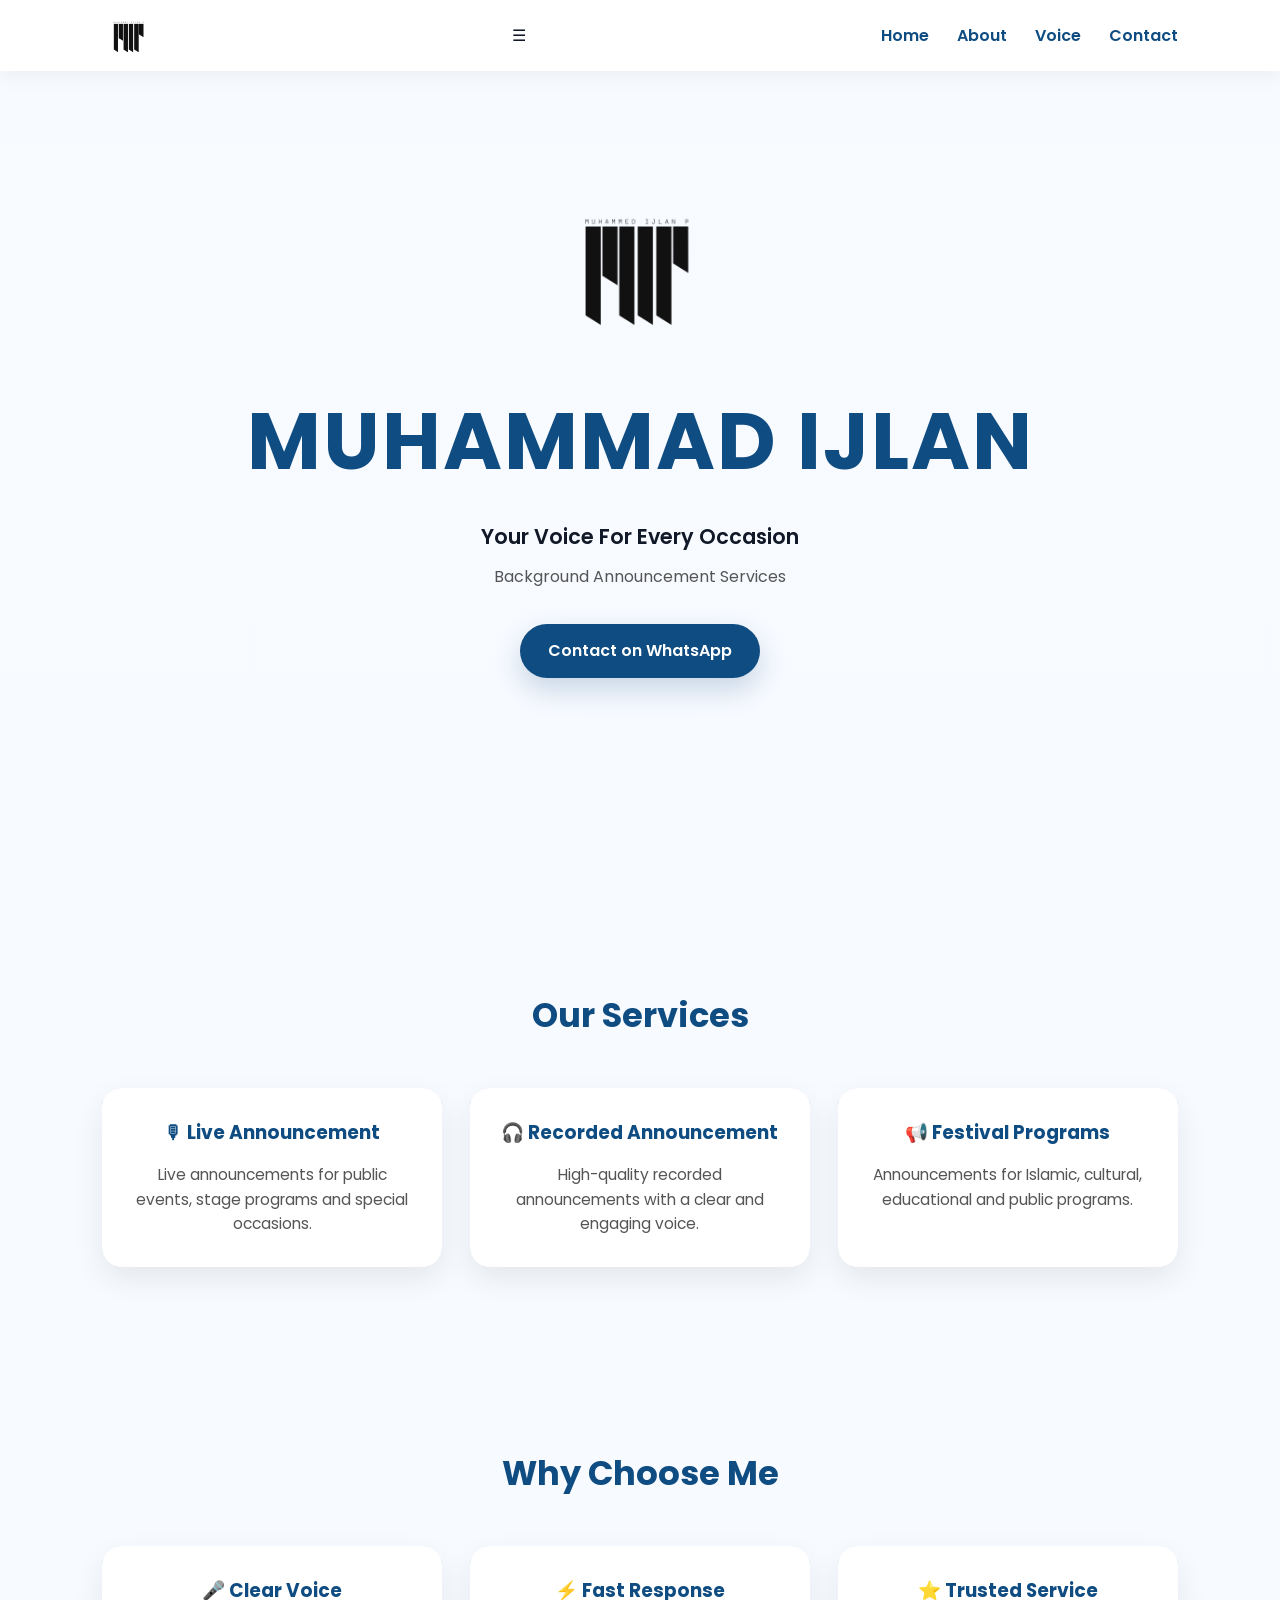
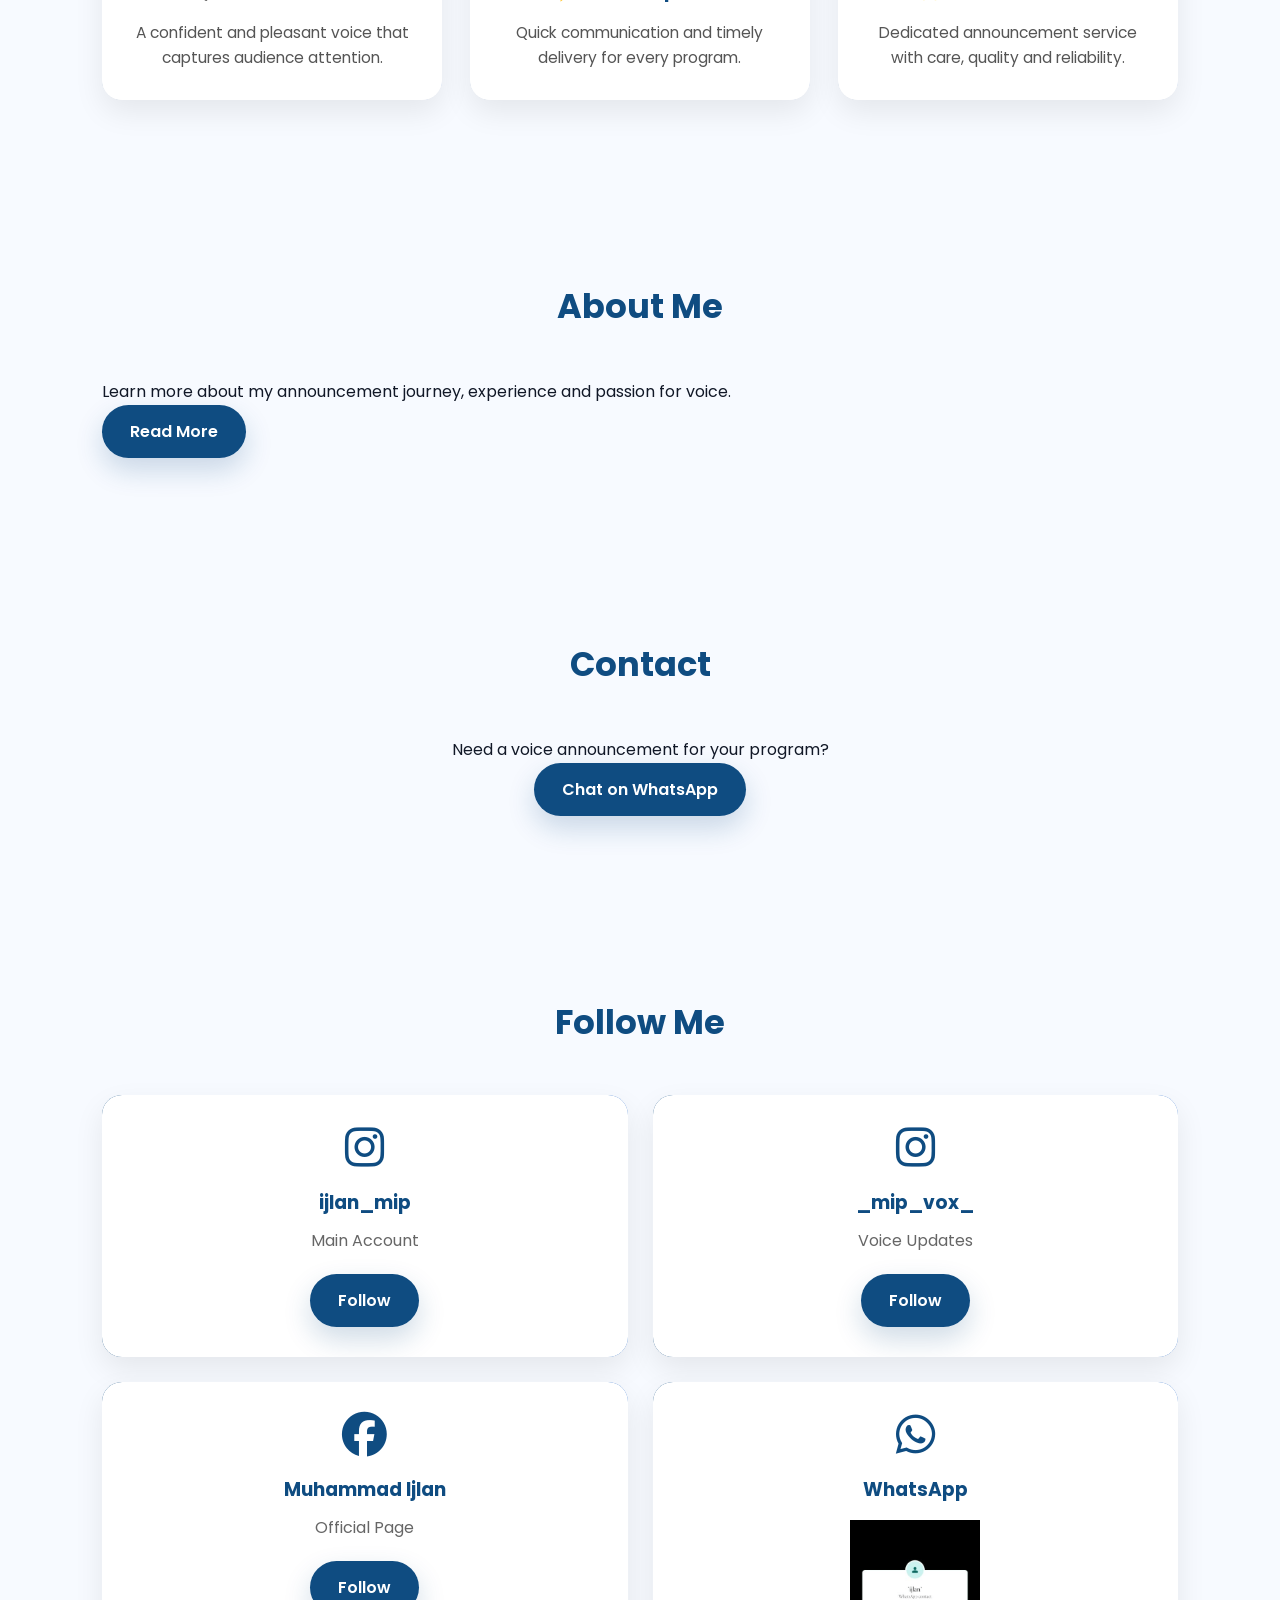
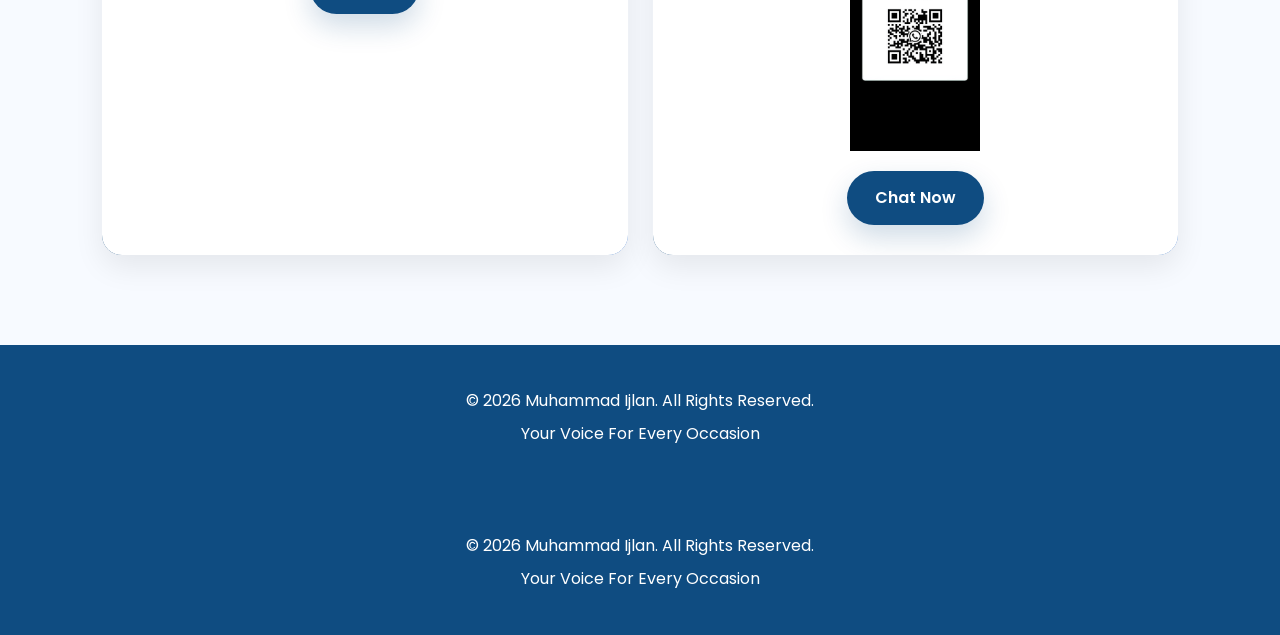
==== index.html @ d45a301b "Update index.html" ====
<!DOCTYPE html>
<html lang="en">

<head>

    <meta charset="UTF-8">
    <meta name="viewport" content="width=device-width, initial-scale=1.0">

    <title>MIP VOX | Voice Announcement Services by Muhammad Ijlan</title>

    <meta name="description"
    content="MIP VOX by Muhammad Ijlan offers professional live, recorded and festival voice announcement services for events, programs and special occasions.">

    <meta name="keywords"
        content="Muhammad Ijlan, Voice Announcement, Live Announcement, Festival Announcement">

    <meta name="author" content="Muhammad Ijlan">

    <!-- Open Graph -->

    <meta property="og:title" content="Muhammad Ijlan | Voice Announcement">

    <meta property="og:description"
        content="Background Announcement Services">

    <meta property="og:image" content="assets/logo.png">

    <meta property="og:type" content="website">

    <!-- Theme -->

    <meta name="theme-color" content="#0F4C81">

    <!-- CSS -->

    <link rel="stylesheet" href="style.css">

    <!-- Manifest -->

    <link rel="manifest" href="manifest.json">

    <!-- Favicon -->

    <link rel="icon" type="image/png" href="assets/logo.png">

    <!-- Google Fonts -->

    <link rel="preconnect" href="https://fonts.googleapis.com">

    <link rel="preconnect" href="https://fonts.gstatic.com" crossorigin>

    <link href="https://fonts.googleapis.com/css2?family=Poppins:wght@300;400;500;600;700&display=swap"
        rel="stylesheet">

    <!-- Font Awesome -->

    <link rel="stylesheet"
        href="https://cdnjs.cloudflare.com/ajax/libs/font-awesome/6.7.2/css/all.min.css">

    <!-- Google Analytics -->

    <script async
        src="https://www.googletagmanager.com/gtag/js?id=G-ZD4SECHHGR"></script>

    <script>
        window.dataLayer = window.dataLayer || [];
        function gtag() {
            dataLayer.push(arguments);
        }
        gtag('js', new Date());
        gtag('config', 'G-ZD4SECHHGR');
    </script>

</head>

<body>

    <!-- PRELOADER -->

    <div id="preloader">
        <img src="assets/logo.png" alt="Muhammad Ijlan Logo">
    </div>

    <!-- INSTALL BUTTON -->

    <button id="installBtn" style="display:none;">
        📲 Install App
    </button>

    <!-- NAVBAR -->

    <nav class="navbar">

    <div class="logo">
        <a href="index.html">
            <img src="assets/logo.png" alt="Muhammad Ijlan Logo">
        </a>
    </div>

    <div class="menu-btn" id="menuBtn">
        ☰
    </div>

    <ul class="nav-links" id="navLinks">
        <li><a href="index.html">Home</a></li>
        <li><a href="about.html">About</a></li>
        <li><a href="voice.html">Voice</a></li>
        <li><a href="#contact">Contact</a></li>
    </ul>

</nav>

    <!-- HERO -->

    <header class="hero">

        <div class="sound-wave">
  <div class="wave-track">
    <span></span><span></span><span></span><span></span><span></span>
    <span></span><span></span><span></span><span></span><span></span>
    <span></span><span></span><span></span><span></span><span></span>
    <span></span><span></span><span></span><span></span><span></span>
    <span></span><span></span><span></span><span></span><span></span>
    <span></span><span></span><span></span><span></span><span></span>
    <span></span><span></span><span></span><span></span><span></span>
    <span></span><span></span><span></span><span></span><span></span>
  </div>
</div>

        <div class="overlay"></div>

        <div class="hero-content">

            <img src="assets/logo.png"
                class="hero-logo"
                alt="Muhammad Ijlan Logo">

            <h1>MUHAMMAD IJLAN</h1>

            <p class="tagline">
                Your Voice For Every Occasion
            </p>

            <p class="subtitle">
                Background Announcement Services
            </p>

            <a href="https://wa.me/919061909294?text=Hello%20Muhammad%20Ijlan,%20I%20would%20like%20to%20know%20more%20about%20your%20voice%20announcement%20service."
                class="whatsapp-btn">
                Contact on WhatsApp
            </a>

        </div>

    </header>
<!-- =========================
     OUR SERVICES
========================= -->

<section class="services">

    <h2>Our Services</h2>

    <div class="cards">

        <div class="card">

            <h3>🎙 Live Announcement</h3>

            <p>
                Live announcements for public events, stage programs and special occasions.
            </p>

        </div>

        <div class="card">

            <h3>🎧 Recorded Announcement</h3>

            <p>
                High-quality recorded announcements with a clear and engaging voice.
            </p>

        </div>

        <div class="card">

            <h3>📢 Festival Programs</h3>

            <p>
                Announcements for Islamic, cultural, educational and public programs.
            </p>

        </div>

    </div>

</section>

<!-- =========================
     WHY CHOOSE ME
========================= -->

<section class="why-choose">

    <h2>Why Choose Me</h2>

    <div class="cards">

        <div class="card">

            <h3>🎤 Clear Voice</h3>

            <p>
                A confident and pleasant voice that captures audience attention.
            </p>

        </div>

        <div class="card">

            <h3>⚡ Fast Response</h3>

            <p>
                Quick communication and timely delivery for every program.
            </p>

        </div>

        <div class="card">

            <h3>⭐ Trusted Service</h3>

            <p>
                Dedicated announcement service with care, quality and reliability.
            </p>

        </div>

    </div>

</section>

<!-- =========================
     ABOUT
========================= -->

<section class="about">

    <h2>About Me</h2>

    <p>
        Learn more about my announcement journey, experience and passion for voice.
    </p>

    <a href="about.html" class="about-btn">
        Read More
    </a>

</section>

<!-- =========================
     CONTACT
========================= -->

<section class="contact" id="contact">

    <h2>Contact</h2>

    <p>
        Need a voice announcement for your program?
    </p>

    <a href="https://wa.me/919061909294?text=Hello%20Muhammad%20Ijlan,%20I%20would%20like%20to%20know%20more%20about%20your%20voice%20announcement%20service."
        class="whatsapp-btn">

        Chat on WhatsApp

    </a>

</section>
<!-- =========================
     FOLLOW ME
========================= -->

<section class="social">

    <h2>Follow Me</h2>

    <div class="social-grid">

        <!-- Instagram -->

        <div class="social-card">

            <i class="fab fa-instagram social-icon"></i>

            <h3>ijlan_mip</h3>

            <p>Main Account</p>

            <a href="https://www.instagram.com/ijlan_mip?igsh=MTd6b3BtejBxNWo3dQ=="
                target="_blank"
                class="social-btn">

                Follow

            </a>

        </div>

        <!-- Voice Instagram -->

        <div class="social-card">

            <i class="fab fa-instagram social-icon"></i>

            <h3>_mip_vox_</h3>

            <p>Voice Updates</p>

            <a href="https://www.instagram.com/_mip_vox_?igsh=MWlkc2pxcWkyY2Zhcw=="
                target="_blank"
                class="social-btn">

                Follow

            </a>

        </div>

        <!-- Facebook -->

        <div class="social-card">

            <i class="fab fa-facebook social-icon"></i>

            <h3>Muhammad Ijlan</h3>

            <p>Official Page</p>

            <a href="https://www.facebook.com/share/1GCZqGBgD7/"
                target="_blank"
                class="social-btn">

                Follow

            </a>

        </div>

        <!-- WhatsApp -->

        <div class="social-card">

            <i class="fab fa-whatsapp social-icon"></i>

            <h3>WhatsApp</h3>

            <img src="assets/whatsapp-qr.png"
                alt="WhatsApp QR"
                class="qr-image">

            <a href="https://wa.me/917907815894"
                target="_blank"
                class="social-btn">

                Chat Now

            </a>

        </div>

    </div>

</section>

<!-- =========================
     FOOTER
========================= -->

<footer class="footer">

    <p>
        © 2026 Muhammad Ijlan. All Rights Reserved.
    </p>

    <p>
        Your Voice For Every Occasion
    </p>

</footer>

<script src="script.js"></script>
<footer class="footer">

    <p>
        © 2026 Muhammad Ijlan. All Rights Reserved.
    </p>

    <p>
        Your Voice For Every Occasion
    </p>

</footer>

<script src="script.js"></script>

</body>

</html>
---- style.css ----
/* =========================================
   MUHAMMAD IJLAN
   FINAL LAUNCH READY STYLE.CSS
   PART 1
========================================= */

/* RESET */

*{
    margin:0;
    padding:0;
    box-sizing:border-box;
}

html{
    scroll-behavior:smooth;
}

body{
    font-family:'Poppins',sans-serif;
    background:#F7FAFF;
    color:#111827;
    overflow-x:hidden;
    line-height:1.6;
}

/* LINKS */

a{
    text-decoration:none;
    color:inherit;
}

img{
    max-width:100%;
    display:block;
}

/* PRELOADER */

#preloader{

    position:fixed;

    inset:0;

    background:#F7FAFF;

    display:flex;

    justify-content:center;

    align-items:center;

    z-index:9999;

    transition:.6s;

}

#preloader img{

    width:120px;

    animation:logoPulse 1.4s ease infinite;

}

@keyframes logoPulse{

    0%{
        transform:scale(.92);
        opacity:.8;
    }

    50%{
        transform:scale(1);
        opacity:1;
    }

    100%{
        transform:scale(.92);
        opacity:.8;
    }

}

/* INSTALL BUTTON */

#installBtn{

    position:fixed;

    right:20px;

    bottom:20px;

    z-index:900;

    background:#0F4C81;

    color:#fff;

    border:none;

    padding:14px 22px;

    border-radius:50px;

    cursor:pointer;

    font-weight:600;

    box-shadow:0 12px 30px rgba(15,76,129,.25);

    transition:.35s;

}

#installBtn:hover{

    transform:translateY(-3px);

}

/* NAVBAR */

.navbar{

    position:sticky;

    top:0;

    z-index:999;

    background:#ffffffee;

    backdrop-filter:blur(14px);

    display:flex;

    justify-content:space-between;

    align-items:center;

    padding:8px 8%;

    box-shadow:0 5px 20px rgba(0,0,0,.05);

}

.logo img{

    width:55px;

}

.nav-links{

    display:flex;

    gap:28px;

    list-style:none;

}

.nav-links a{

    font-weight:600;

    color:#0F4C81;

    transition:.3s;

}

.nav-links a:hover{

    color:#2563EB;

}

/* HERO */

.hero{

    position:relative;

    overflow:hidden;

    min-height:92vh;

    display:flex;

    justify-content:center;

    align-items:center;

    text-align:center;

    padding:40px 20px 80px;

    background:#F7FAFF;

}

.overlay{

    position:absolute;

    inset:0;

    background:linear-gradient(to bottom,
    rgba(255,255,255,.05),
    rgba(247,250,255,.6));

}

.hero-content{

    position:relative;
    z-index:5;
    max-width:900px;

    display:flex;
    flex-direction:column;
    align-items:center;

    margin-top:-80px;

    animation:heroFade 1s ease;

}

}

@keyframes heroFade{

    from{

        opacity:0;

        transform:translateY(35px);

    }

    to{

        opacity:1;

        transform:none;

    }

}

/* HERO LOGO */

.hero-logo{

    width:190px;

    margin:0 auto 15px;

}
/* HERO TITLE */

.hero h1{

    position:relative;

    display:inline-block;

    font-size:clamp(2.8rem,7vw,5rem);

    color:#0F4C81;

    font-weight:700;

    letter-spacing:2px;

    margin-bottom:15px;

    overflow:hidden;

}

/* Shine Animation */

.hero h1::after{

    content:"";

    position:absolute;

    top:0;

    left:-80%;

    width:50%;

    height:100%;

    background:linear-gradient(
        120deg,
        transparent,
        rgba(255,255,255,.85),
        transparent
    );

    animation:shine 4s linear infinite;

}

@keyframes shine{

    100%{

        left:140%;

    }

}

.tagline{

    font-size:1.3rem;

    font-weight:600;

    color:#111827;

    margin-bottom:10px;

}

.subtitle{

    font-size:1rem;

    color:#555;

    margin-bottom:35px;

}


/* BUTTONS */

.whatsapp-btn,
.about-btn,
.social-btn,
.contact-btn{

    display:inline-block;

    background:#0F4C81;

    color:#fff;

    padding:14px 28px;

    border-radius:50px;

    font-weight:600;

    transition:.35s;

    box-shadow:0 12px 28px rgba(15,76,129,.20);

}

.whatsapp-btn:hover,
.about-btn:hover,
.social-btn:hover,
.contact-btn:hover{

    background:#2563EB;

    transform:translateY(-4px);

}

/* COMMON SECTION */

section{

    padding:90px 8%;

}

section h2{

    text-align:center;

    color:#0F4C81;

    font-size:2.1rem;

    margin-bottom:45px;

}

/* CARDS */

.cards{

    display:grid;

    grid-template-columns:repeat(auto-fit,minmax(260px,1fr));

    gap:28px;

}

.card{

    position:relative;

    background:#fff;

    padding:30px;

    border-radius:20px;

    text-align:center;

    overflow:hidden;

    box-shadow:0 12px 30px rgba(0,0,0,.08);

}
.card::before{

    content:"";

    position:absolute;

    inset:0;

    padding:2px;

    border-radius:20px;

    background:linear-gradient(
        90deg,
        #0F4C81,
        #3B82F6,
        #60A5FA,
        #0F4C81
    );

    background-size:300% 300%;

    animation:borderMove 4s linear infinite;

    -webkit-mask:
        linear-gradient(#fff 0 0) content-box,
        linear-gradient(#fff 0 0);

    -webkit-mask-composite:xor;

    mask-composite:exclude;

    pointer-events:none;

}
.card::before{

    content:"";

    position:absolute;

    inset:-2px;

    border-radius:20px;

    background:linear-gradient(
        90deg,
        #0F4C81,
        #3B82F6,
        #0F4C81
    );

    background-size:300%;

    animation:borderMove 4s linear infinite;

    z-index:-1;

}

@keyframes borderMove{

    0%{
        background-position:0% 50%;
    }

    100%{
        background-position:300% 50%;
    }

}

.card h3{

    color:#0F4C81;

    margin-bottom:15px;

}

.card p{

    color:#555;

    font-size:.97rem;

}
/* =========================================
   FOLLOW ME
========================================= */

.social-grid{

    display:grid;

    grid-template-columns:repeat(2,1fr);

    gap:25px;

}

.social-card{

    position:relative;

    background:#fff;

    border-radius:20px;

    padding:30px;

    text-align:center;

    overflow:hidden;

    box-shadow:0 12px 30px rgba(0,0,0,.08);

}

.social-card::before{

    content:"";

    position:absolute;

    inset:-2px;

    border-radius:20px;

    background:linear-gradient(
        90deg,
        #0F4C81,
        #3B82F6,
        #0F4C81
    );

    background-size:300%;

    animation:borderMove 4s linear infinite;

    z-index:-1;

}

.social-icon{

    font-size:45px;

    color:#0F4C81;

    margin-bottom:18px;

}

.social-card h3{

    color:#0F4C81;

    margin-bottom:10px;

}

.social-card p{

    color:#666;

    margin-bottom:20px;

}

.qr-image{

    width:130px;

    margin:15px auto 20px;

}

/* CONTACT */

.contact{

    text-align:center;

}

.contact-buttons{

    display:flex;

    justify-content:center;

    gap:20px;

    flex-wrap:wrap;

    margin-top:30px;

}

/* FOOTER */

.footer{

    background:#0F4C81;

    color:#fff;

    text-align:center;

    padding:35px 20px;

}

.footer p{

    margin:8px 0;

}

/* RESPONSIVE */

@media(max-width:768px){

    .navbar{

        

    .hero{

        min-height:88vh;

        padding:90px 20px;

    }
.logo{

    margin-right:auto;

}
    .hero-logo{

        width:90px;

    }

    .hero h1{

        font-size:2.5rem;

        line-height:1.15;

    }

    .tagline{

        font-size:1.05rem;

    }

    .subtitle{

        font-size:.95rem;

    }

    .social-grid{

        grid-template-columns:1fr 1fr;

        gap:18px;

    }

    section{

        padding:70px 20px;

    }

}

@media(max-width:520px){

    .social-grid{

        grid-template-columns:1fr;

    }

}
.menu-btn{

    display:none;

    font-size:30px;

    cursor:pointer;

    color:#0F4C81;

    margin-left:auto;


}

@media(max-width:768px){

    .navbar{

    display:flex;

    justify-content:space-between;

    align-items:center;

    flex-direction:row;

}

    .menu-btn{

        display:block;

    }

    .nav-links{

        position:absolute;

        top:70px;

        left:0;

        width:100%;

        background:#fff;

        display:none;

        flex-direction:column;

        text-align:center;

        padding:20px 0;

        box-shadow:0 10px 25px rgba(0,0,0,.1);

    }

    .nav-links.active{

        display:flex;

    }

}
.sound-wave{

    position:absolute;

    left:0;

    bottom:0;

    width:100%;

    height:110px;

    overflow:hidden;

    opacity:.35;

    pointer-events:none;

}

.wave-track{

    width:100%;

    height:100%;

    display:flex;

    justify-content:space-evenly;

    align-items:flex-end;

}

.wave-track span{

    width:3px;

    background:#2563EB;

    border-radius:50px;

    animation:waveBars 1.6s ease-in-out infinite;

}

.wave-track span:nth-child(odd){

    animation-delay:.3s;

}

.wave-track span:nth-child(even){

    animation-delay:.7s;

}

@keyframes waveBars{

    0%{

        height:12px;

    }

    25%{

        height:35px;

    }

    50%{

        height:70px;

    }

    75%{

        height:35px;

    }

    100%{

        height:12px;

    }

}
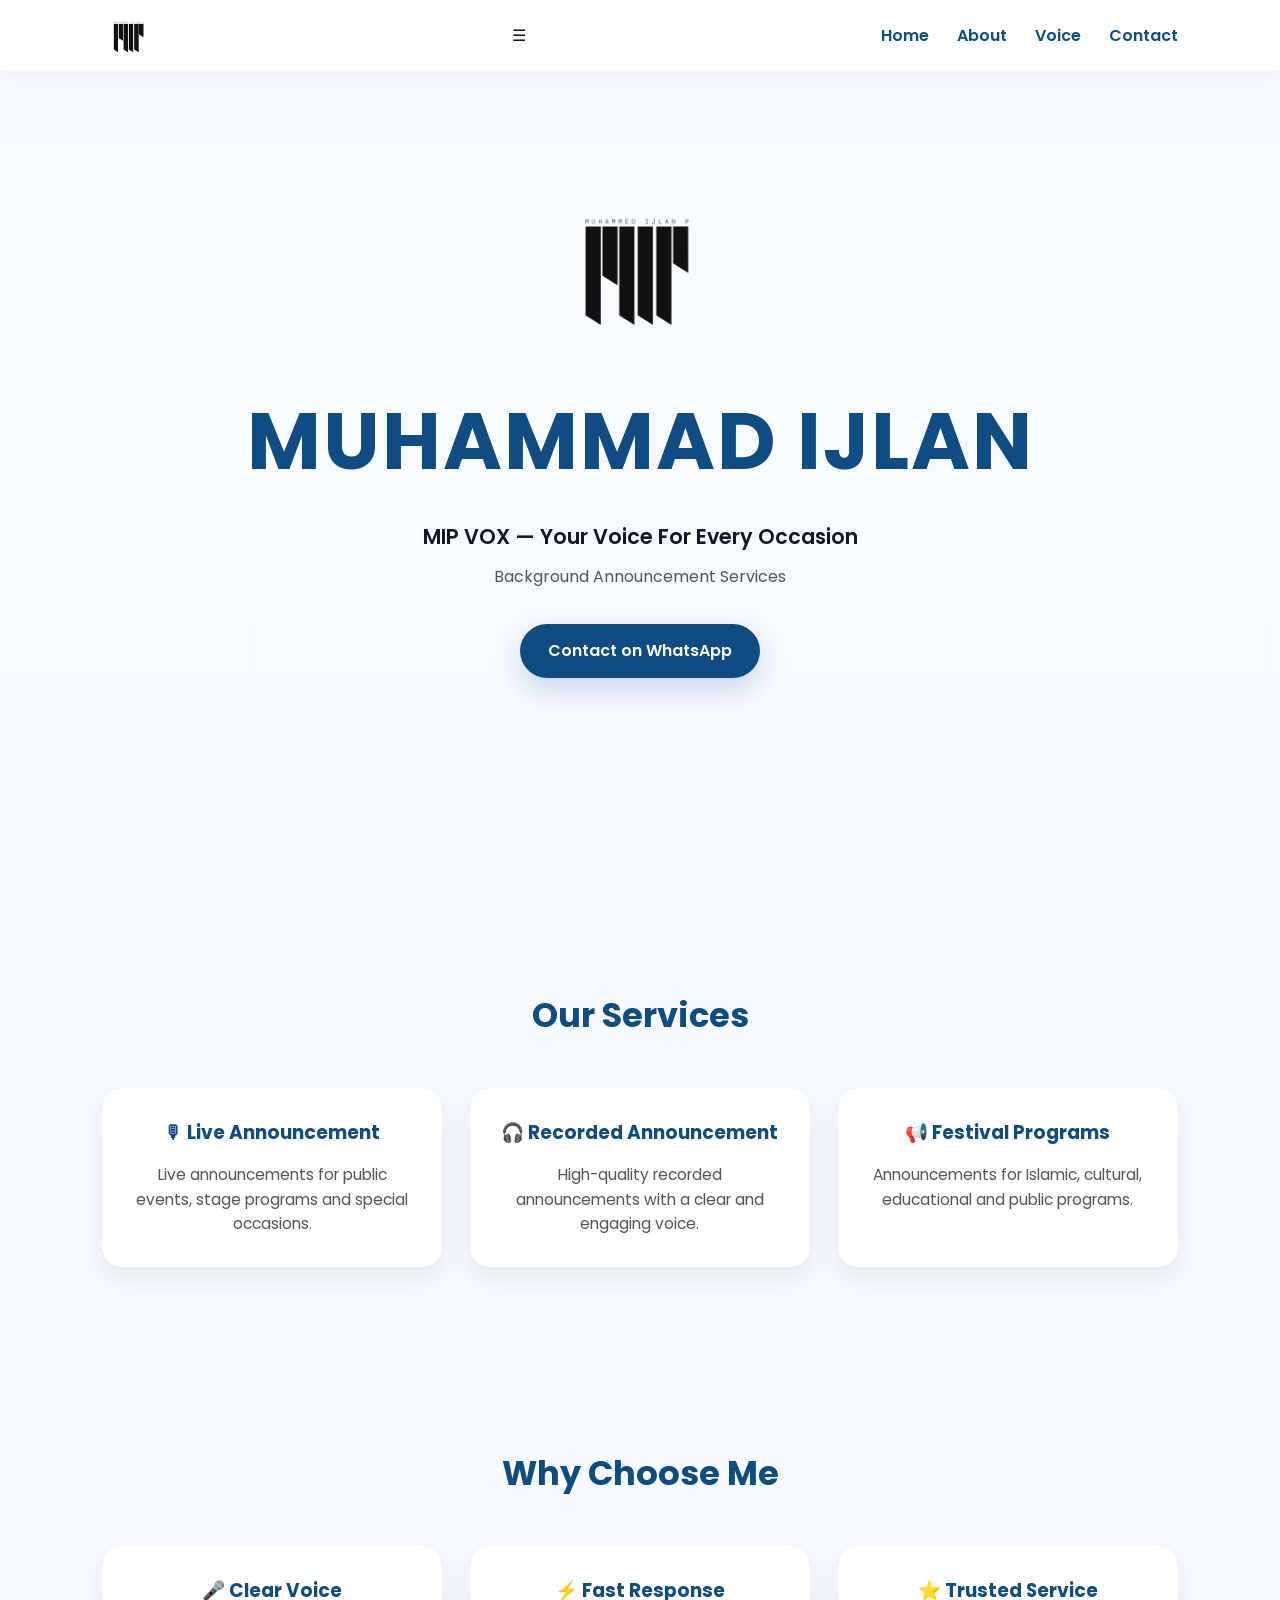
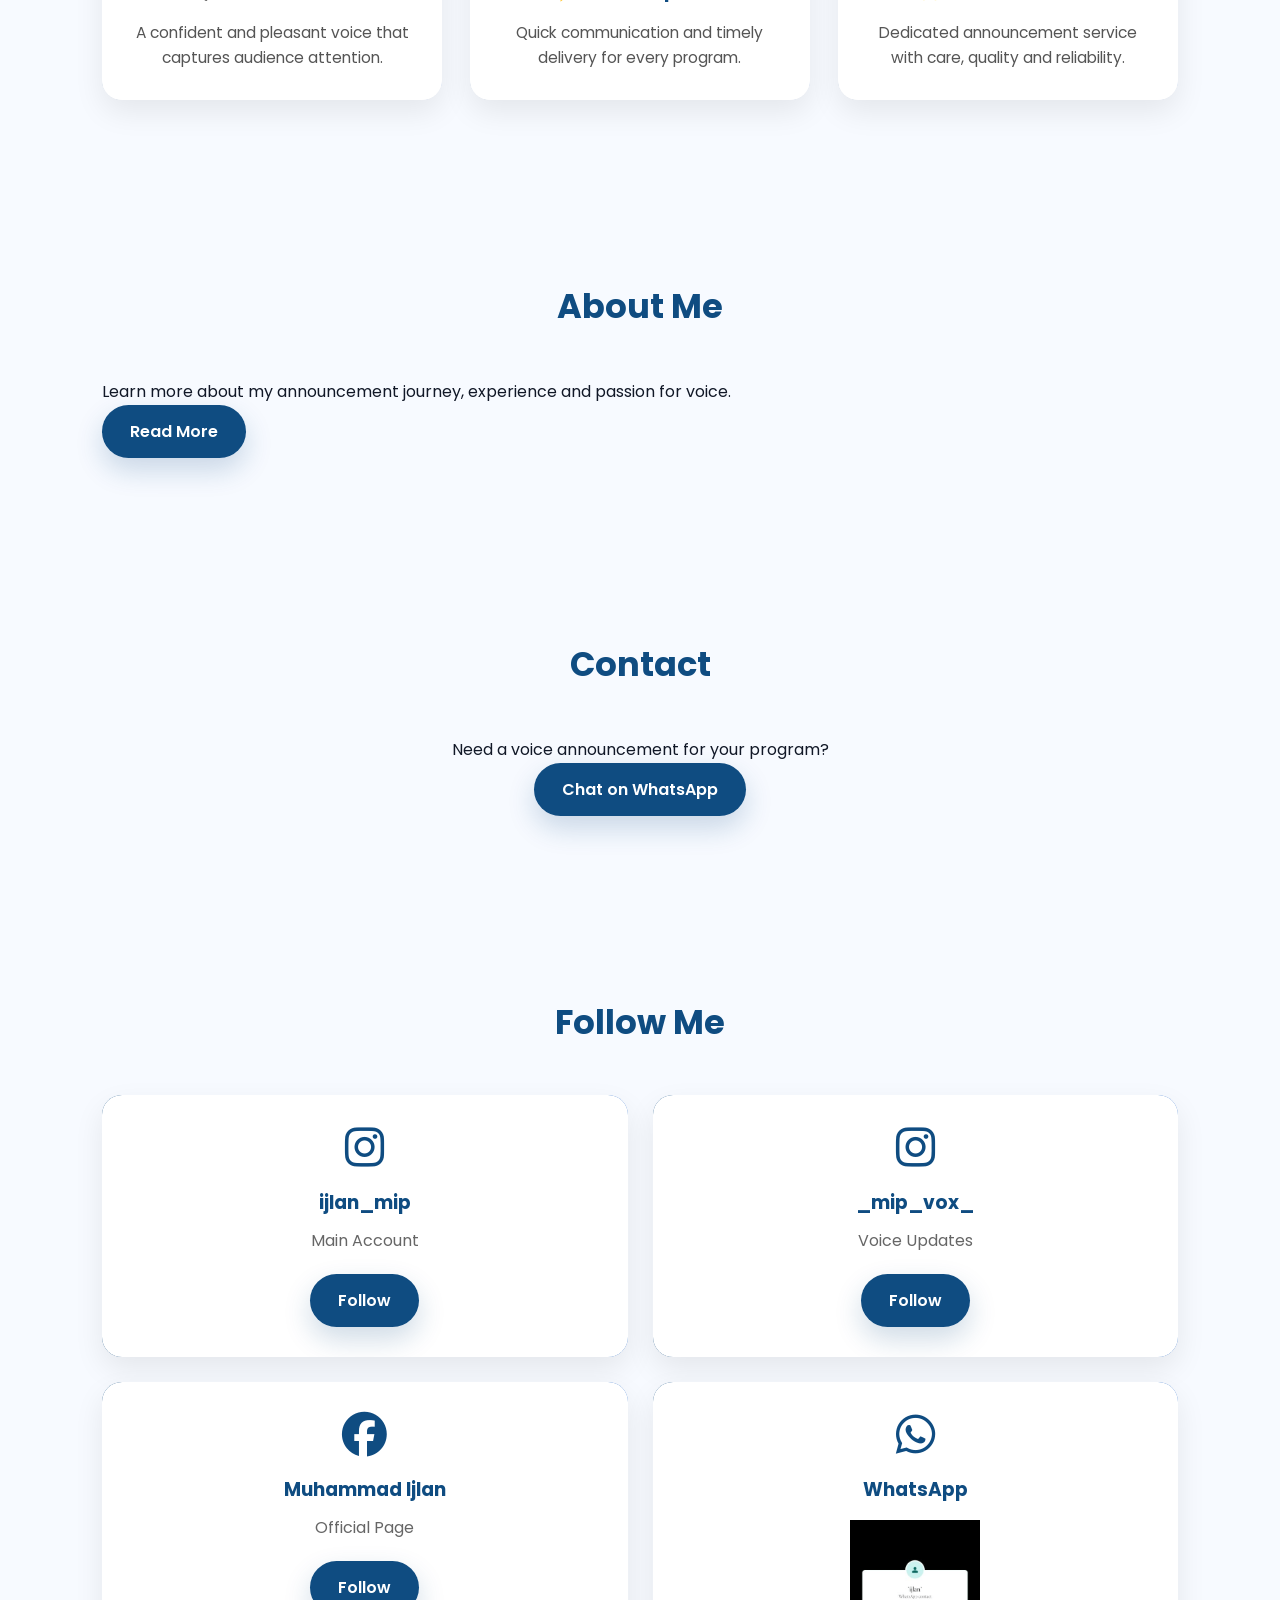
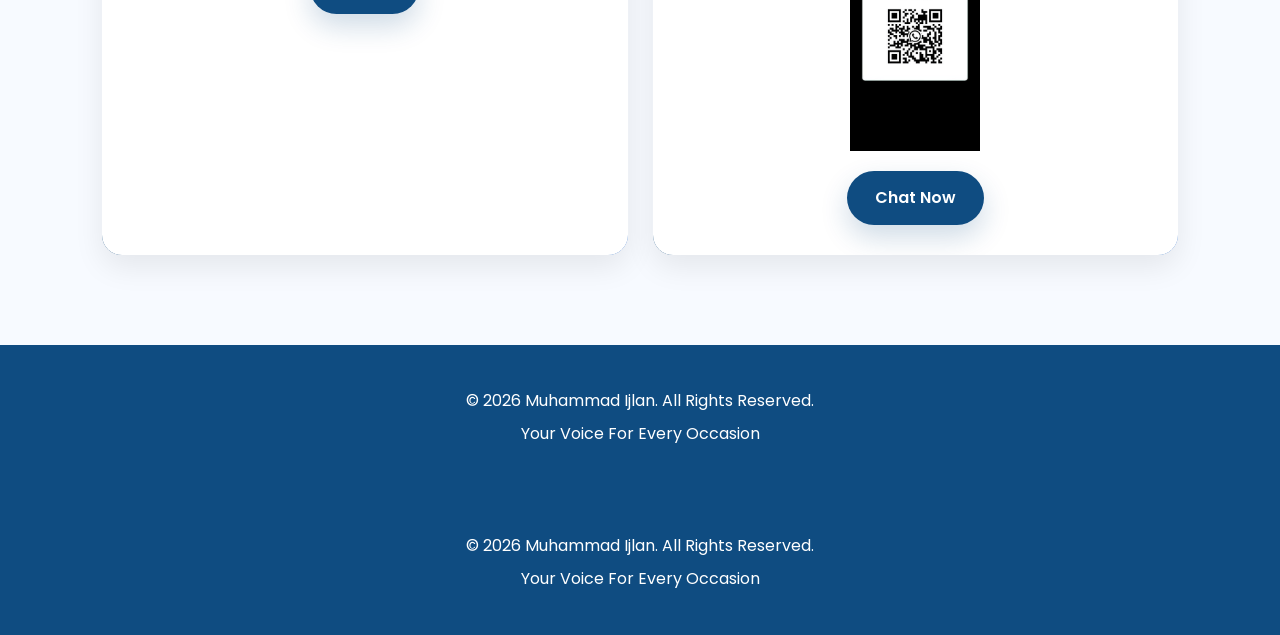
==== commit d9ad7f11: "Update index.html" ====
--- a/index.html
+++ b/index.html
@@ -10,11 +10,15 @@
 
     <meta name="description"
     content="MIP VOX by Muhammad Ijlan offers professional live, recorded and festival voice announcement services for events, programs and special occasions.">
+<meta name="robots" content="index, follow">
+
+<link rel="canonical" href="https://mip-vox.netlify.app/">
 
     <meta name="keywords"
         content="Muhammad Ijlan, Voice Announcement, Live Announcement, Festival Announcement">
 
     <meta name="author" content="Muhammad Ijlan">
+<meta name="application-name" content="MIP VOX">
 
     <!-- Open Graph -->
 
@@ -138,8 +142,8 @@
             <h1>MUHAMMAD IJLAN</h1>
 
             <p class="tagline">
-                Your Voice For Every Occasion
-            </p>
+    MIP VOX — Your Voice For Every Occasion
+</p>
 
             <p class="subtitle">
                 Background Announcement Services
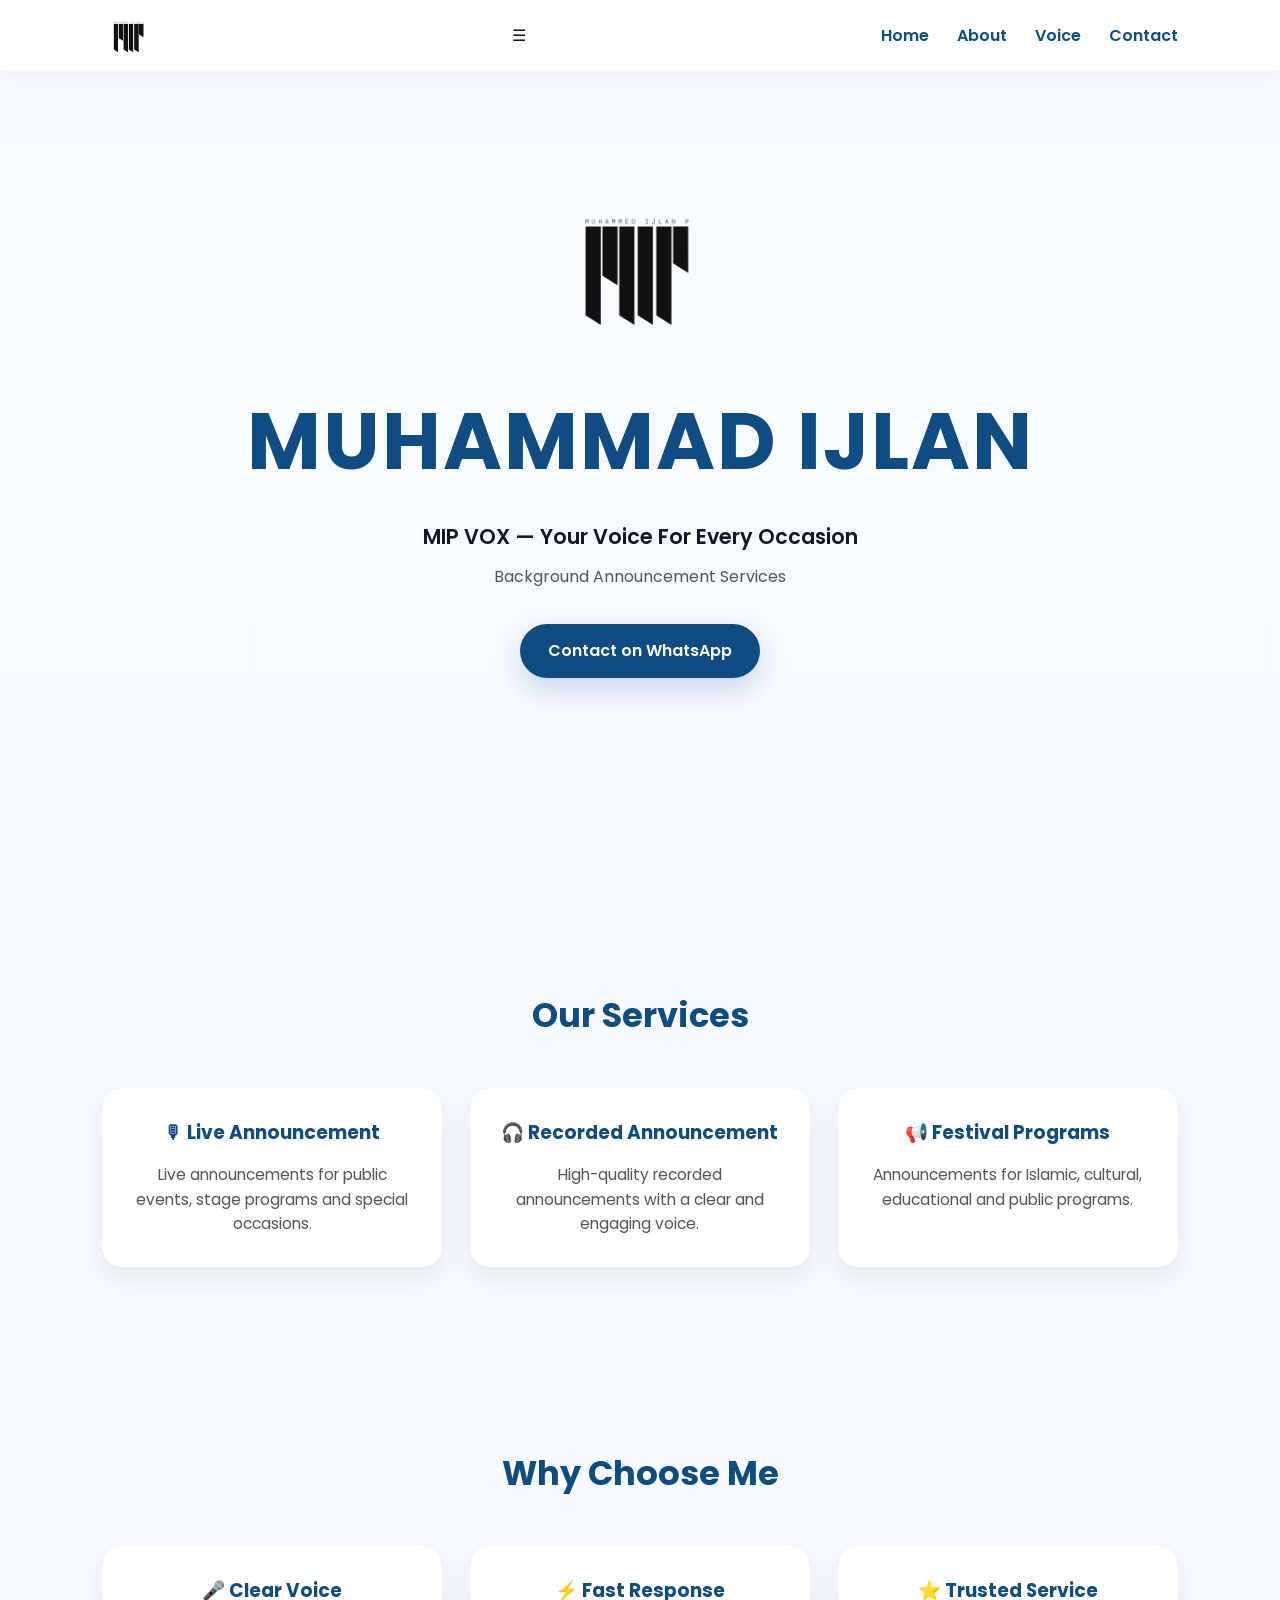
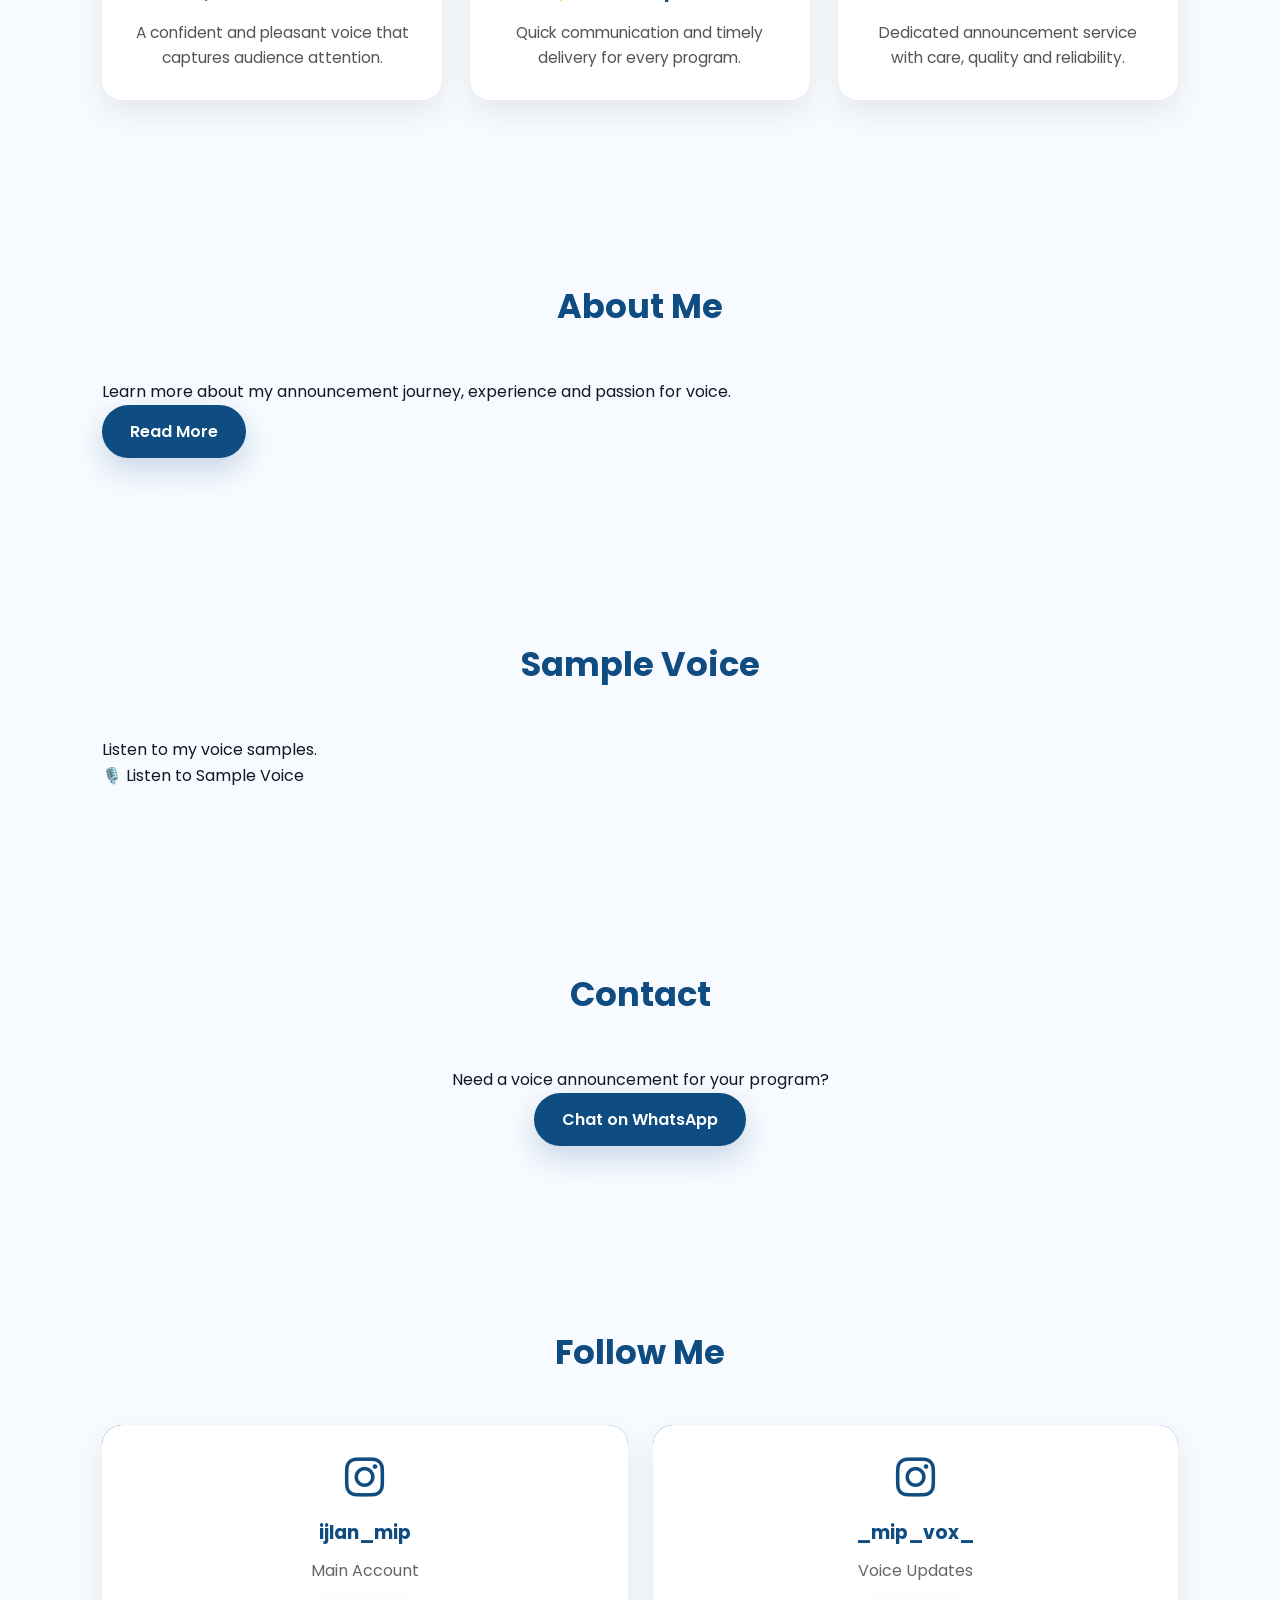
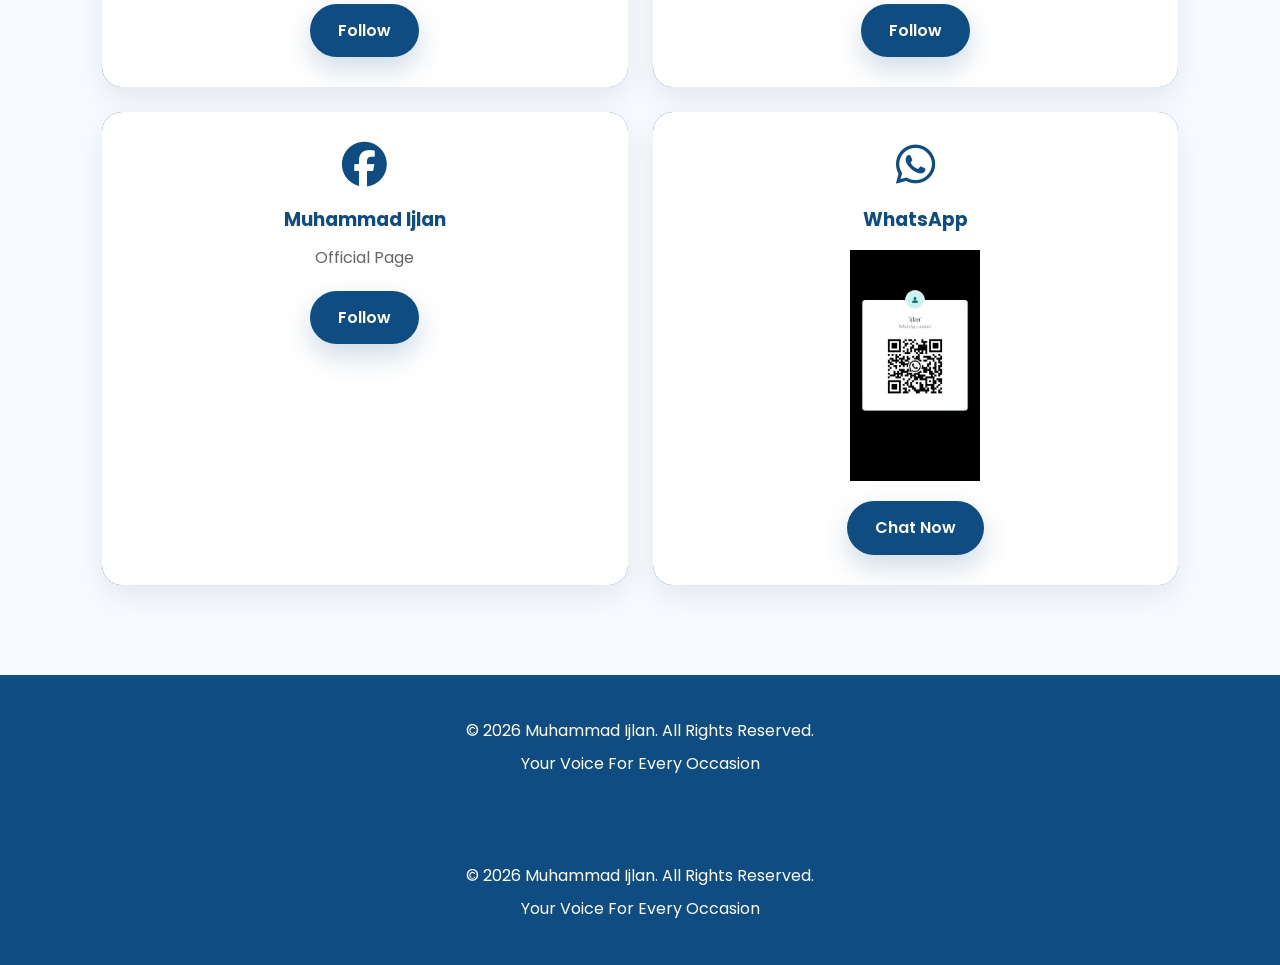
==== commit 30c3e547: "Update index.html" ====
--- a/index.html
+++ b/index.html
@@ -262,6 +262,23 @@
     </a>
 
 </section>
+<!-- =========================
+     SAMPLE VOICE
+========================= -->
+
+<section class="sample-voice">
+
+    <h2>Sample Voice</h2>
+
+    <p>
+        Listen to my voice samples.
+    </p>
+
+    <a href="audio.html" class="sample-voice-btn">
+        🎙️ Listen to Sample Voice
+    </a>
+
+</section>
 
 <!-- =========================
      CONTACT
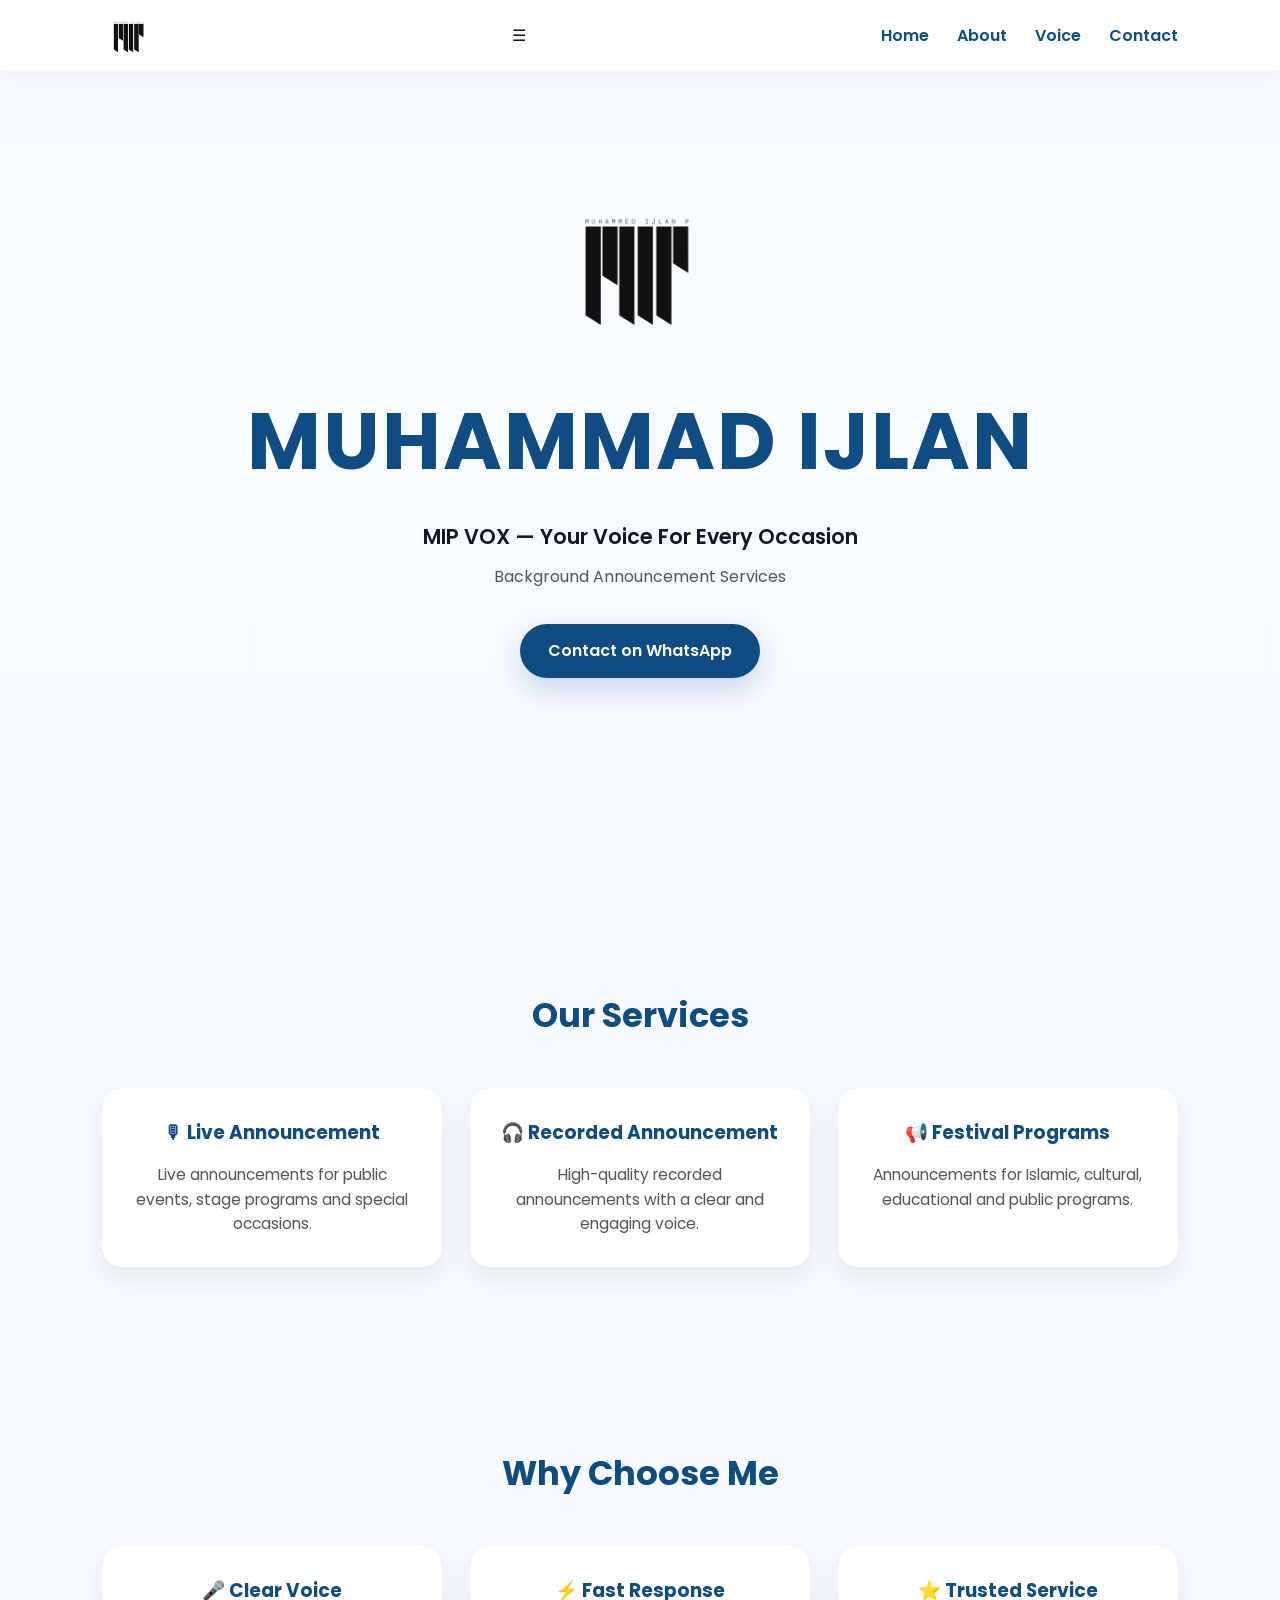
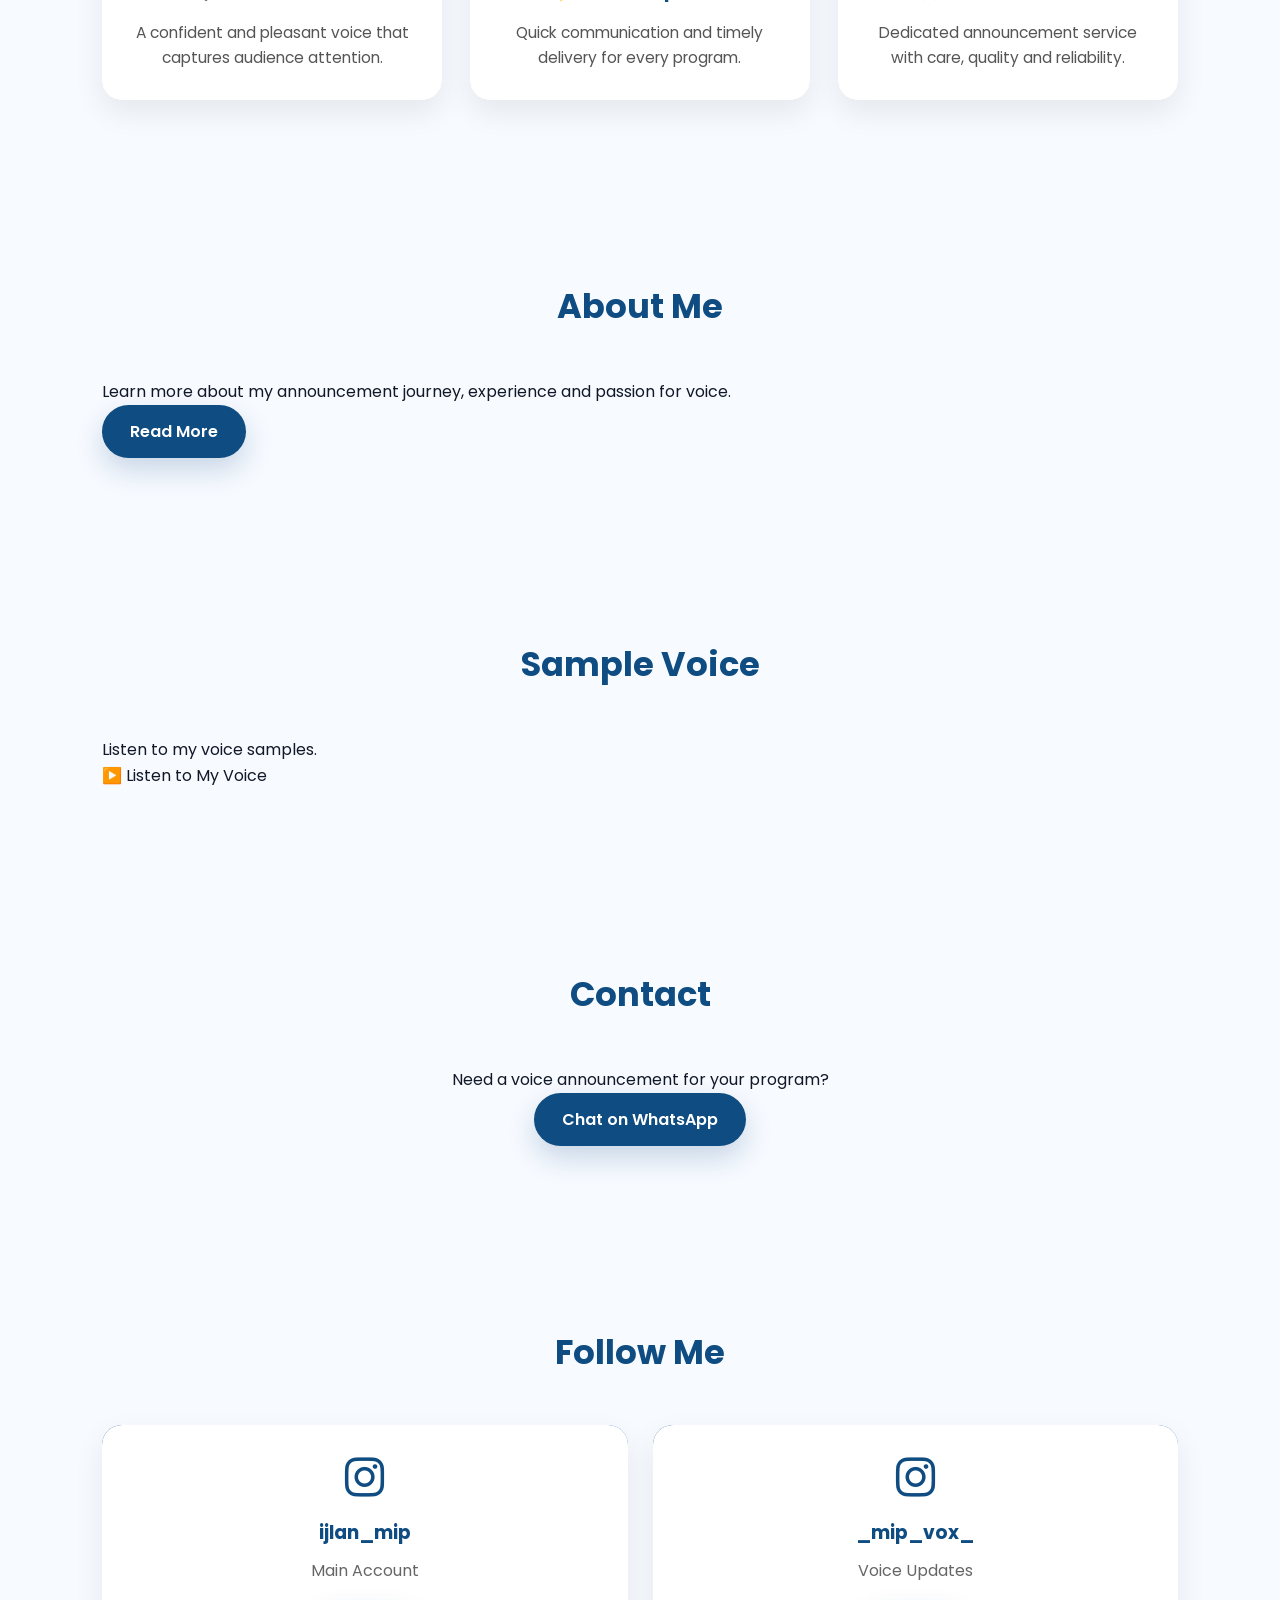
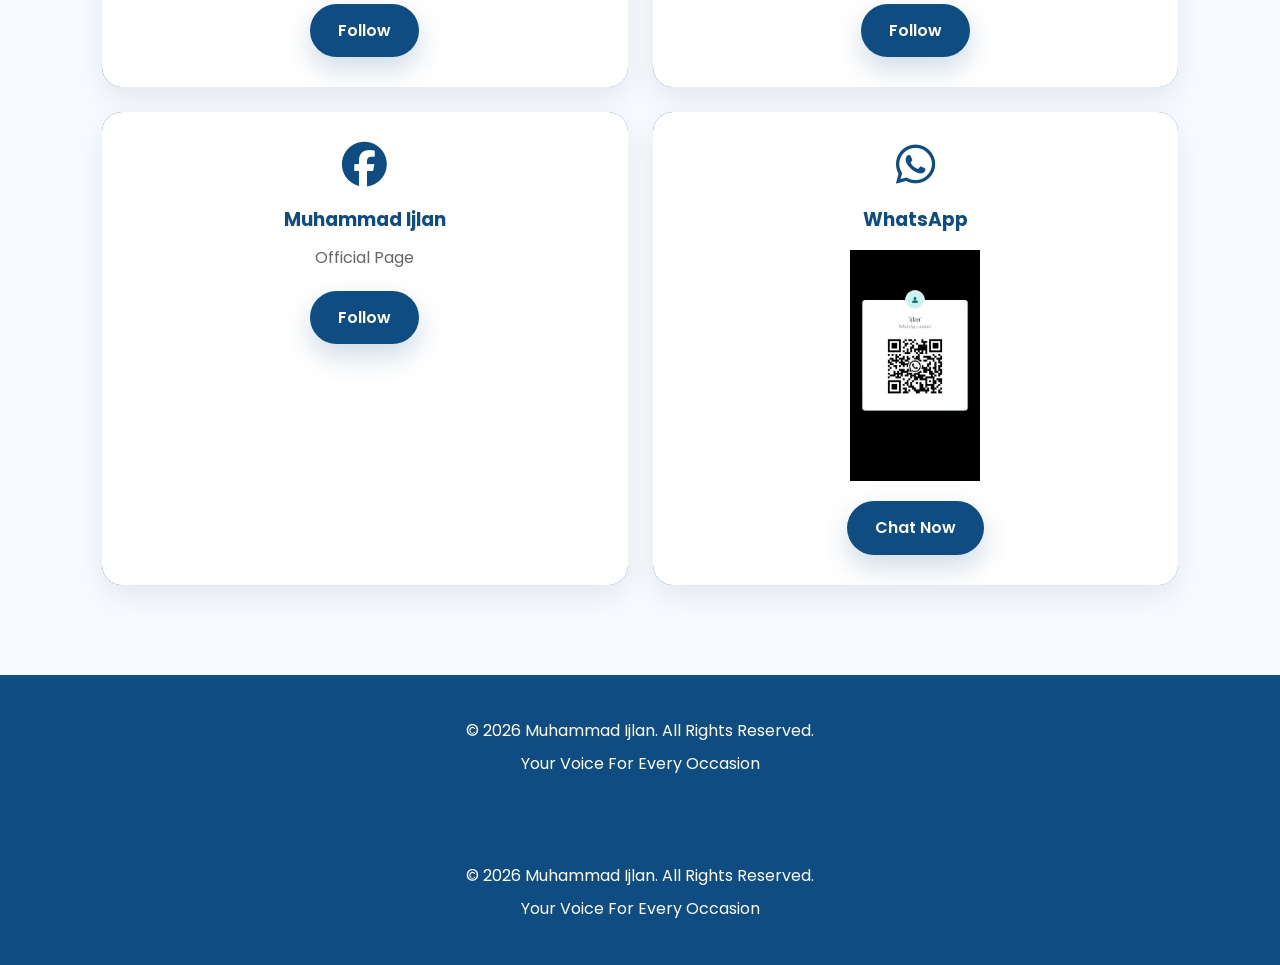
==== commit 1abd9685: "Update index.html" ====
--- a/index.html
+++ b/index.html
@@ -274,8 +274,8 @@
         Listen to my voice samples.
     </p>
 
-    <a href="audio.html" class="sample-voice-btn">
-        🎙️ Listen to Sample Voice
+    <a href="voice.html" class="sample-voice-btn">
+        ▶️ Listen to My Voice
     </a>
 
 </section>
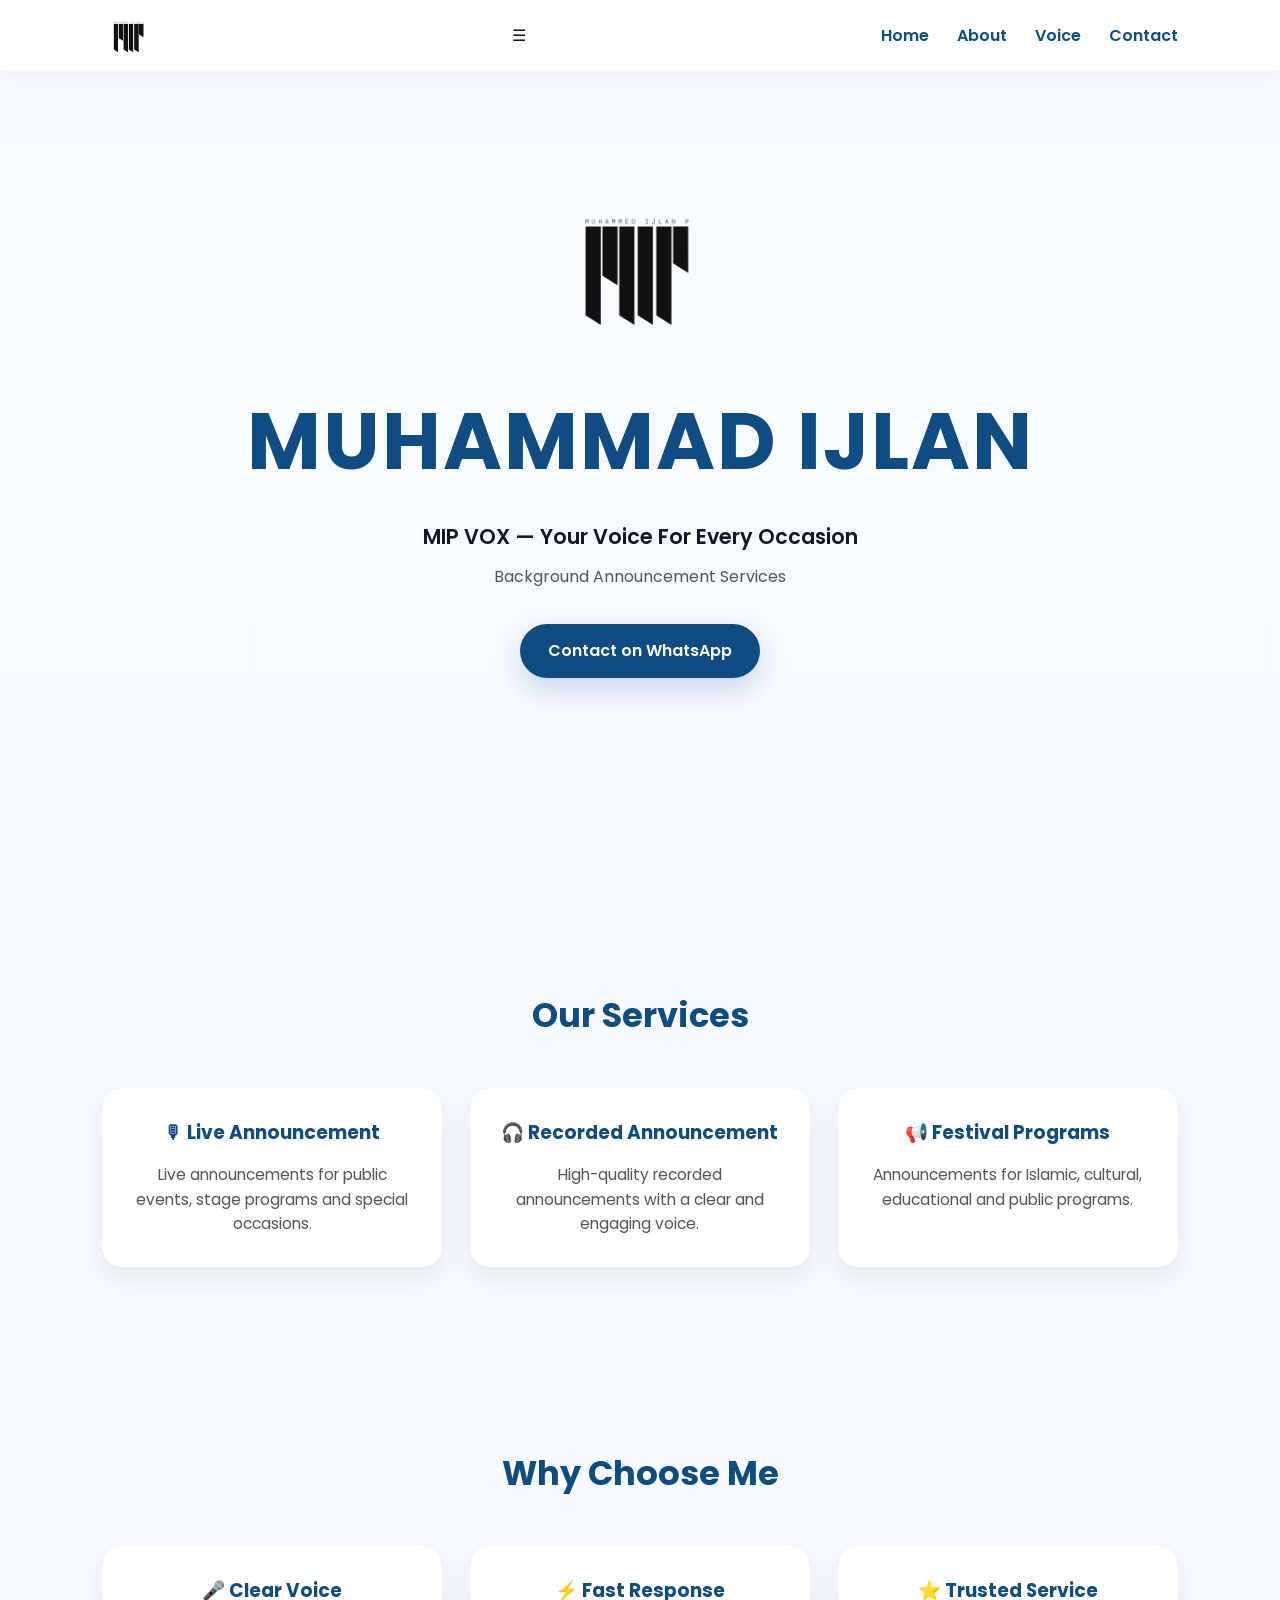
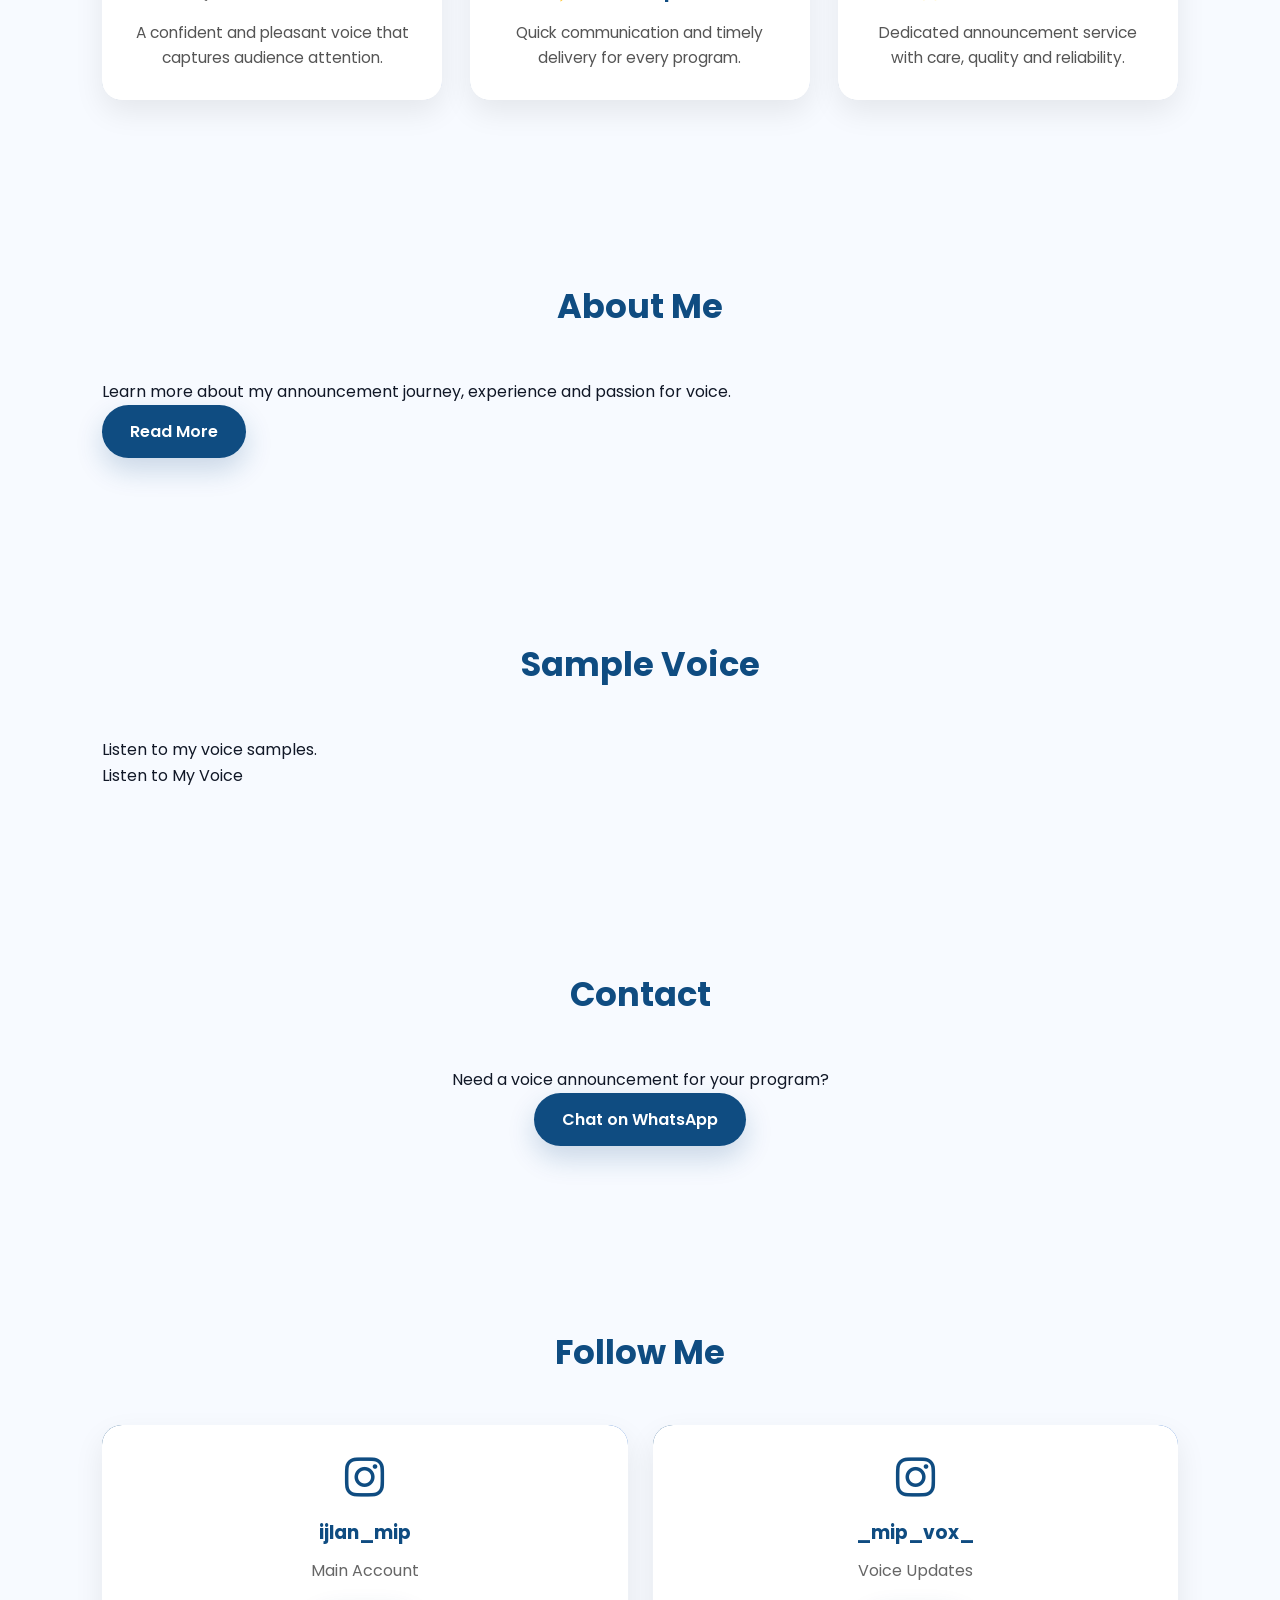
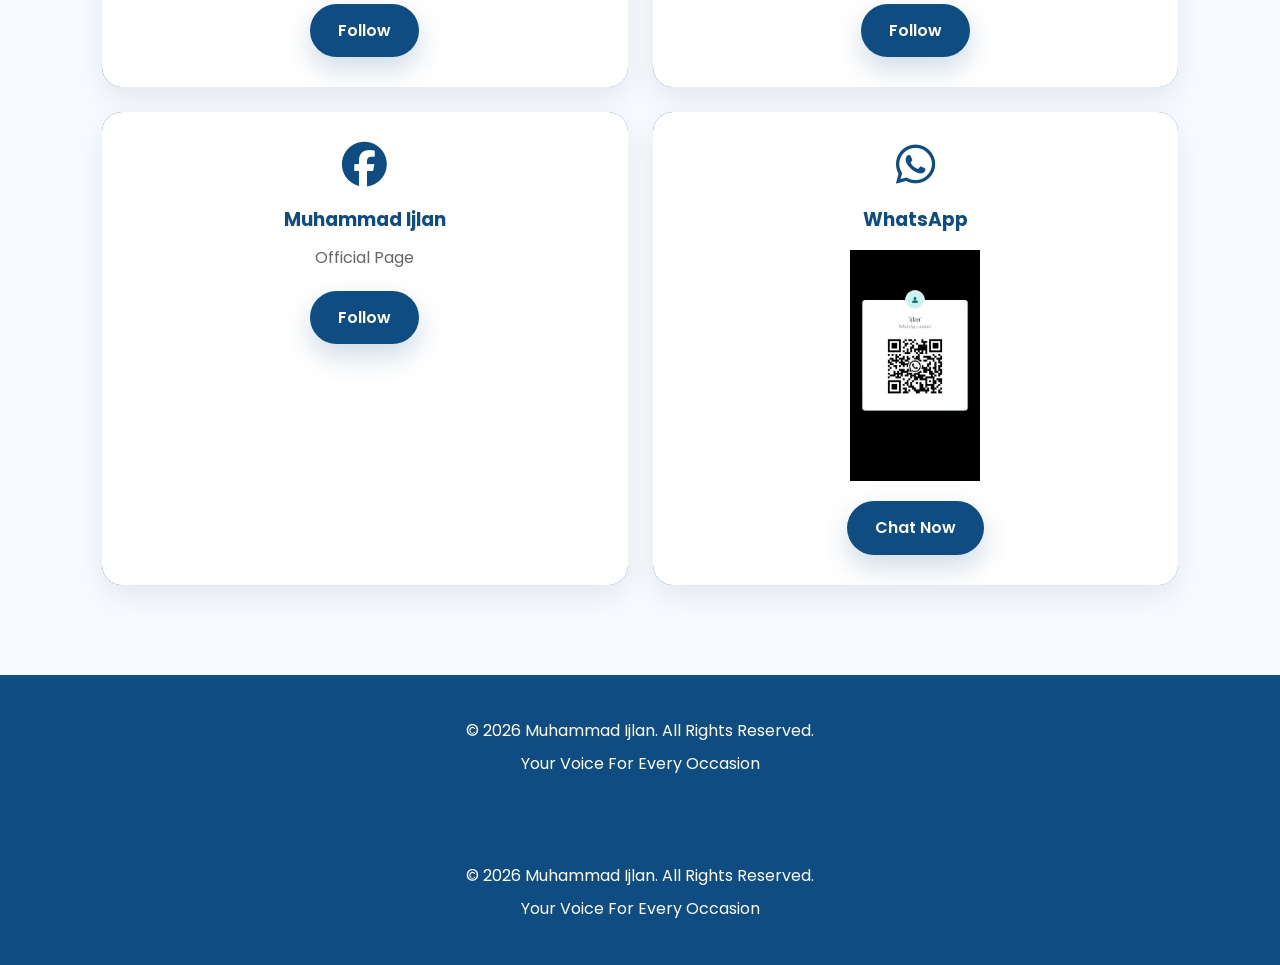
==== commit cb982233: "Update index.html" ====
--- a/index.html
+++ b/index.html
@@ -275,7 +275,7 @@
     </p>
 
     <a href="voice.html" class="sample-voice-btn">
-        ▶️ Listen to My Voice
+         Listen to My Voice
     </a>
 
 </section>
--- a/style.css
+++ b/style.css
@@ -879,3 +879,24 @@
     }
 
 }
+.sample-voice{
+    text-align:center;
+}
+
+.sample-voice-btn{
+    display:inline-block;
+    background:#0F4C81;
+    color:#fff;
+    padding:14px 28px;
+    border-radius:50px;
+    font-weight:600;
+    text-decoration:none;
+    margin-top:10px;
+    transition:.35s;
+    box-shadow:0 12px 28px rgba(15,76,129,.20);
+}
+
+.sample-voice-btn:hover{
+    background:#2563EB;
+    transform:translateY(-4px);
+}
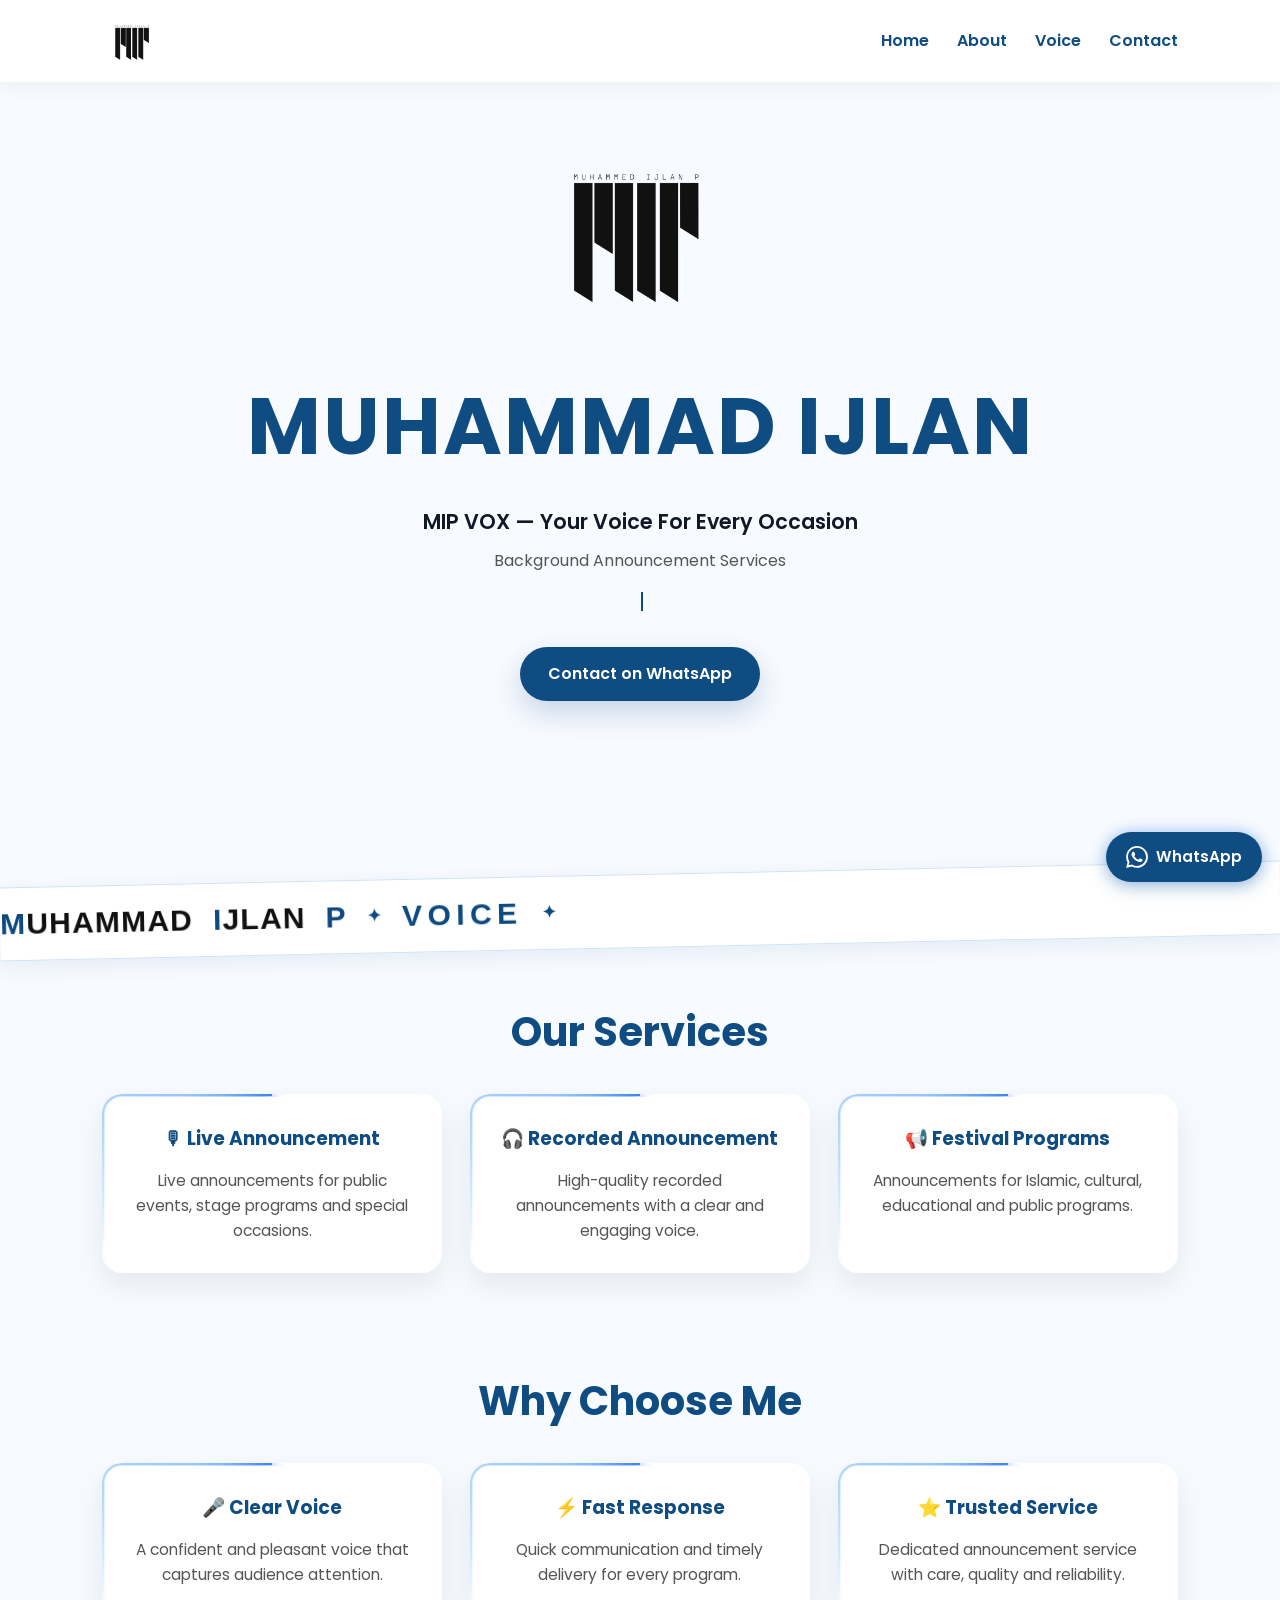
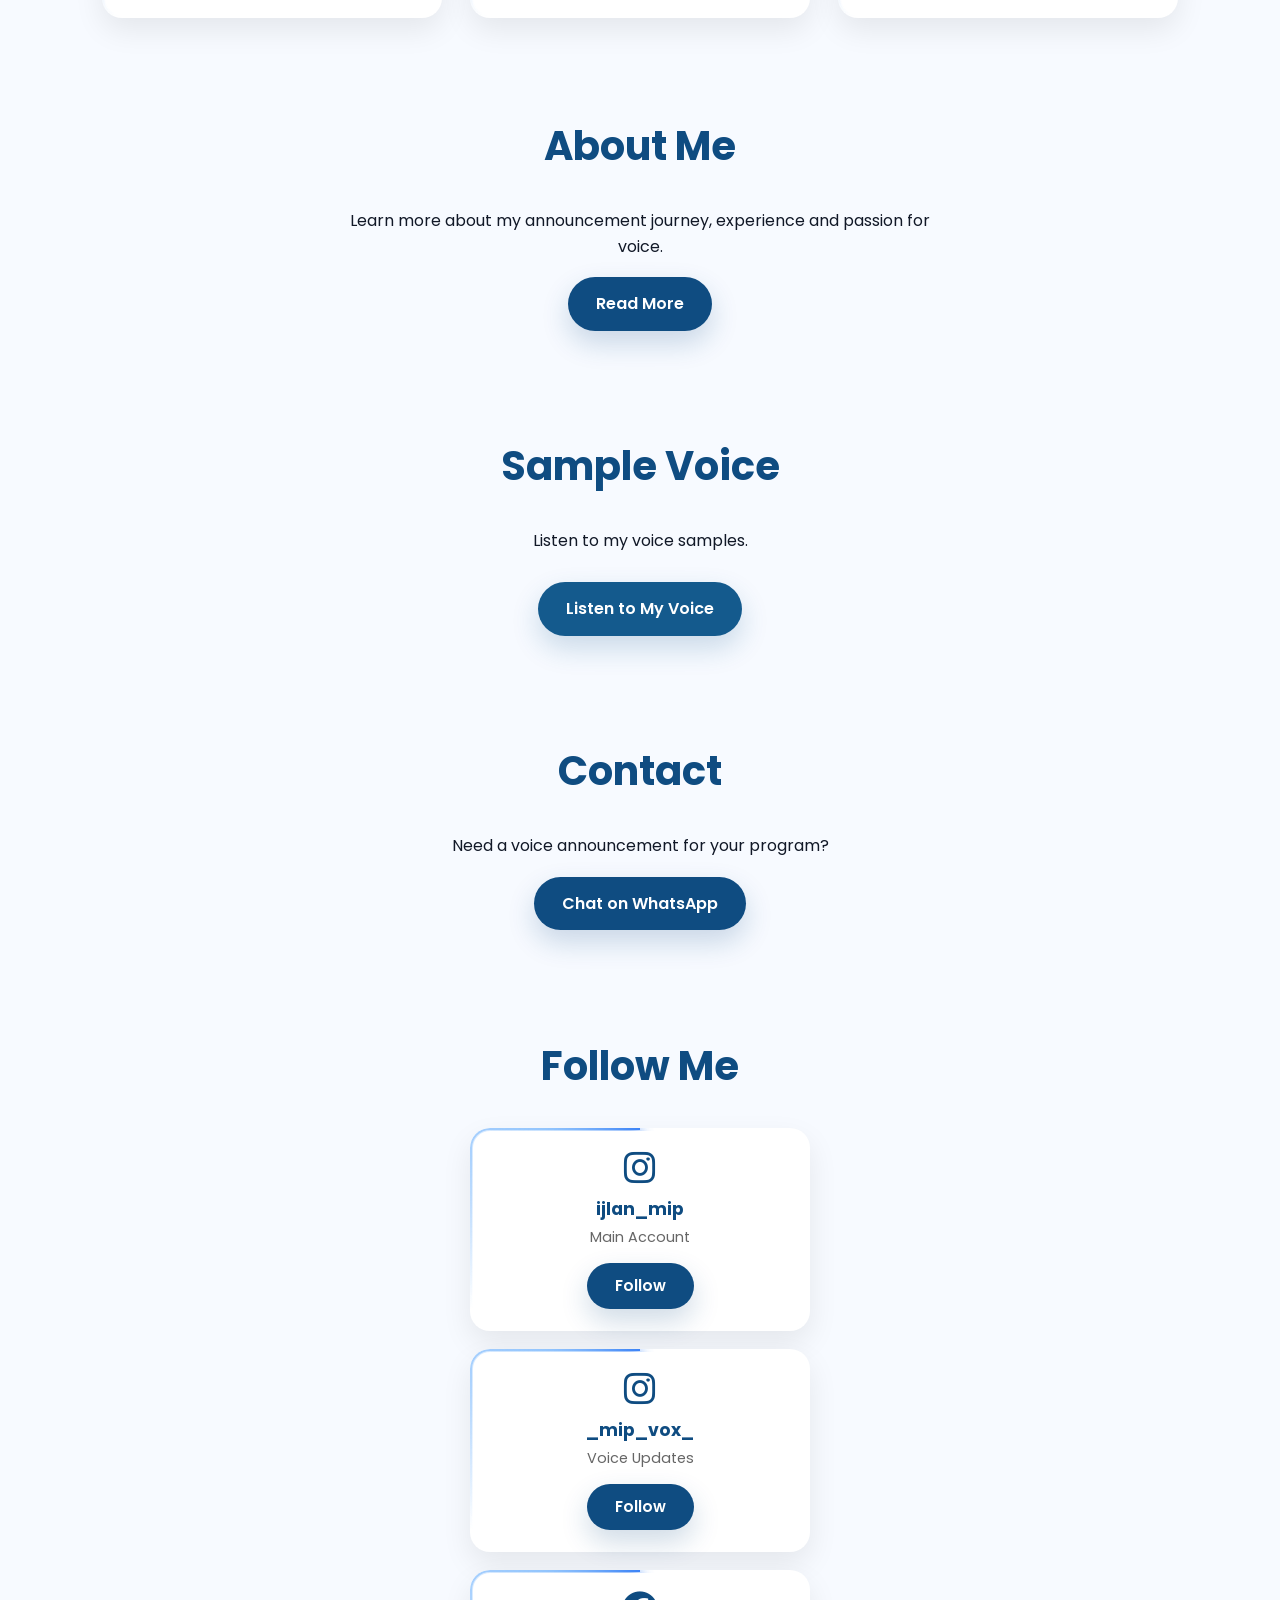
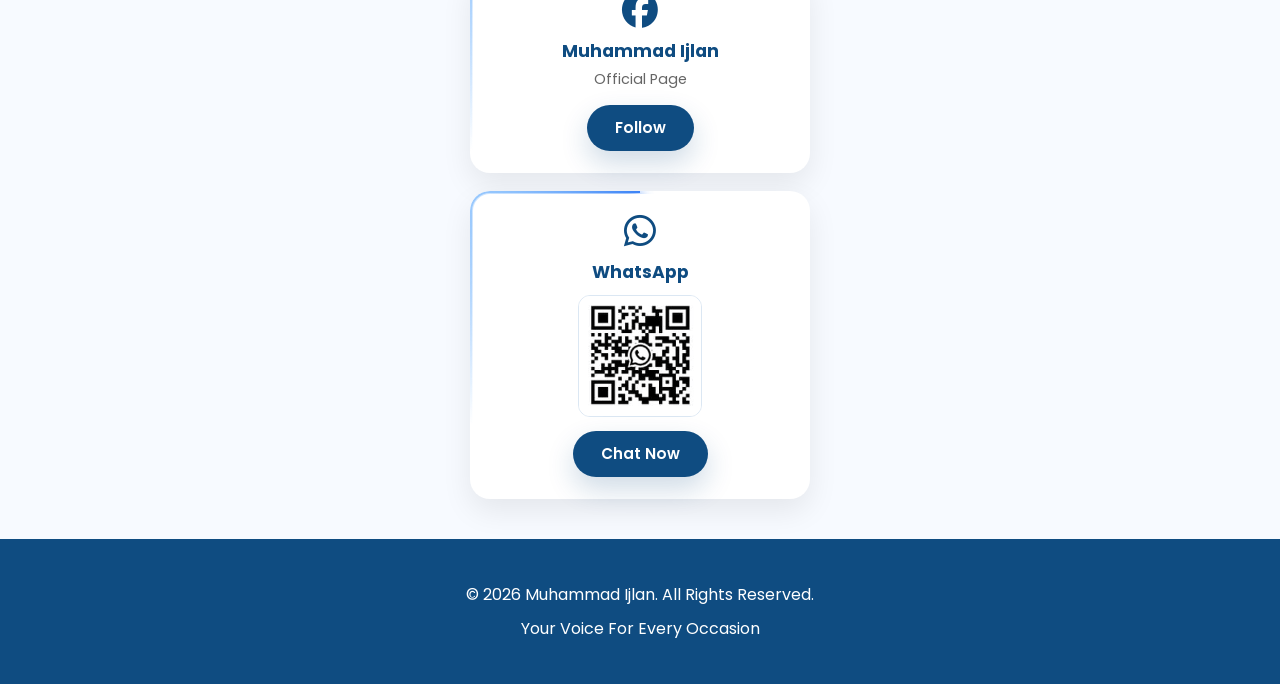
==== commit ed59f541: "Add files via upload" ====
--- a/index.html
+++ b/index.html
@@ -42,6 +42,7 @@
     <!-- Manifest -->
 
     <link rel="manifest" href="manifest.json">
+    <link rel="apple-touch-icon" href="assets/logo-192.png">
 
     <!-- Favicon -->
 
@@ -79,6 +80,8 @@
 
 <body>
 
+    <div id="progress" aria-hidden="true"></div>
+
     <!-- PRELOADER -->
 
     <div id="preloader">
@@ -149,14 +152,29 @@
                 Background Announcement Services
             </p>
 
+            <p class="typed-line" aria-label="Live Announcements, Recorded Announcements, Festival Programs"><span id="typed"></span><span class="caret"></span></p>
+
             <a href="https://wa.me/919061909294?text=Hello%20Muhammad%20Ijlan,%20I%20would%20like%20to%20know%20more%20about%20your%20voice%20announcement%20service."
-                class="whatsapp-btn">
+                class="whatsapp-btn glow">
                 Contact on WhatsApp
             </a>
 
         </div>
 
     </header>
+
+<!-- MIP VOX moving identity ribbon -->
+<div class="ribbon" aria-label="Muhammad Ijlan P Voice">
+  <div class="ribbon-track" id="track">
+    <div class="ribbon-item">
+      <span class="w"><span class="a">M</span><span class="b">UHAMMAD</span></span>
+      <span class="w"><span class="a">I</span><span class="b">JLAN</span></span>
+      <span class="w"><span class="a">P</span></span>
+      <i>✦</i><span class="w v">VOICE</span><i>✦</i>
+    </div>
+  </div>
+</div>
+
 <!-- =========================
      OUR SERVICES
 ========================= -->
@@ -167,7 +185,7 @@
 
     <div class="cards">
 
-        <div class="card">
+        <div class="card reveal">
 
             <h3>🎙 Live Announcement</h3>
 
@@ -177,7 +195,7 @@
 
         </div>
 
-        <div class="card">
+        <div class="card reveal">
 
             <h3>🎧 Recorded Announcement</h3>
 
@@ -187,7 +205,7 @@
 
         </div>
 
-        <div class="card">
+        <div class="card reveal">
 
             <h3>📢 Festival Programs</h3>
 
@@ -211,7 +229,7 @@
 
     <div class="cards">
 
-        <div class="card">
+        <div class="card reveal">
 
             <h3>🎤 Clear Voice</h3>
 
@@ -221,7 +239,7 @@
 
         </div>
 
-        <div class="card">
+        <div class="card reveal">
 
             <h3>⚡ Fast Response</h3>
 
@@ -231,7 +249,7 @@
 
         </div>
 
-        <div class="card">
+        <div class="card reveal">
 
             <h3>⭐ Trusted Service</h3>
 
@@ -249,7 +267,7 @@
      ABOUT
 ========================= -->
 
-<section class="about">
+<section class="about center">
 
     <h2>About Me</h2>
 
@@ -257,7 +275,7 @@
         Learn more about my announcement journey, experience and passion for voice.
     </p>
 
-    <a href="about.html" class="about-btn">
+    <a href="about.html" class="about-btn glow">
         Read More
     </a>
 
@@ -274,7 +292,7 @@
         Listen to my voice samples.
     </p>
 
-    <a href="voice.html" class="sample-voice-btn">
+    <a href="voice.html" class="sample-voice-btn glow">
          Listen to My Voice
     </a>
 
@@ -293,7 +311,7 @@
     </p>
 
     <a href="https://wa.me/919061909294?text=Hello%20Muhammad%20Ijlan,%20I%20would%20like%20to%20know%20more%20about%20your%20voice%20announcement%20service."
-        class="whatsapp-btn">
+        class="whatsapp-btn glow">
 
         Chat on WhatsApp
 
@@ -312,7 +330,7 @@
 
         <!-- Instagram -->
 
-        <div class="social-card">
+        <div class="social-card reveal">
 
             <i class="fab fa-instagram social-icon"></i>
 
@@ -322,7 +340,7 @@
 
             <a href="https://www.instagram.com/ijlan_mip?igsh=MTd6b3BtejBxNWo3dQ=="
                 target="_blank"
-                class="social-btn">
+                class="social-btn glow">
 
                 Follow
 
@@ -332,7 +350,7 @@
 
         <!-- Voice Instagram -->
 
-        <div class="social-card">
+        <div class="social-card reveal">
 
             <i class="fab fa-instagram social-icon"></i>
 
@@ -342,7 +360,7 @@
 
             <a href="https://www.instagram.com/_mip_vox_?igsh=MWlkc2pxcWkyY2Zhcw=="
                 target="_blank"
-                class="social-btn">
+                class="social-btn glow">
 
                 Follow
 
@@ -352,7 +370,7 @@
 
         <!-- Facebook -->
 
-        <div class="social-card">
+        <div class="social-card reveal">
 
             <i class="fab fa-facebook social-icon"></i>
 
@@ -362,7 +380,7 @@
 
             <a href="https://www.facebook.com/share/1GCZqGBgD7/"
                 target="_blank"
-                class="social-btn">
+                class="social-btn glow">
 
                 Follow
 
@@ -372,7 +390,7 @@
 
         <!-- WhatsApp -->
 
-        <div class="social-card">
+        <div class="social-card reveal">
 
             <i class="fab fa-whatsapp social-icon"></i>
 
@@ -384,7 +402,7 @@
 
             <a href="https://wa.me/917907815894"
                 target="_blank"
-                class="social-btn">
+                class="social-btn glow">
 
                 Chat Now
 
@@ -412,21 +430,9 @@
 
 </footer>
 
+<a class="wa-float" href="https://wa.me/919061909294?text=Hello%20Muhammad%20Ijlan,%20I%20would%20like%20to%20know%20more%20about%20your%20voice%20announcement%20service." target="_blank" rel="noopener" aria-label="Chat on WhatsApp"><svg viewBox="0 0 24 24" width="22" height="22" fill="currentColor" aria-hidden="true"><path d="M17.472 14.382c-.297-.149-1.758-.867-2.03-.967-.273-.099-.471-.148-.67.15-.197.297-.767.966-.94 1.164-.173.199-.347.223-.644.075-.3-.15-1.263-.465-2.403-1.485-.888-.795-1.484-1.77-1.66-2.07-.174-.3-.019-.465.13-.615.136-.135.301-.345.451-.52.146-.181.194-.301.297-.496.1-.21.049-.375-.025-.524-.075-.15-.672-1.62-.922-2.206-.24-.584-.487-.51-.672-.51-.172-.015-.371-.015-.571-.015-.2 0-.523.074-.797.359-.273.3-1.045 1.02-1.045 2.475s1.07 2.865 1.219 3.075c.149.18 2.095 3.195 5.076 4.483.709.3 1.263.489 1.694.626.712.226 1.36.194 1.872.118.571-.085 1.758-.719 2.006-1.413.248-.694.248-1.289.173-1.413-.074-.124-.272-.198-.57-.347m-5.421 7.403h-.004a9.87 9.87 0 01-5.031-1.378l-.361-.214-3.741.982.998-3.648-.235-.374a9.86 9.86 0 01-1.51-5.26c.001-5.45 4.436-9.884 9.888-9.884 2.64 0 5.122 1.03 6.988 2.898a9.825 9.825 0 012.893 6.994c-.003 5.45-4.437 9.884-9.885 9.884m8.413-18.297A11.815 11.815 0 0012.05 0C5.495 0 .16 5.335.157 11.892c0 2.096.547 4.142 1.588 5.945L.057 24l6.305-1.654a11.882 11.882 0 005.683 1.448h.005c6.554 0 11.89-5.335 11.893-11.893a11.821 11.821 0 00-3.48-8.413Z"/></svg><span>WhatsApp</span></a>
 <script src="script.js"></script>
-<footer class="footer">
-
-    <p>
-        © 2026 Muhammad Ijlan. All Rights Reserved.
-    </p>
-
-    <p>
-        Your Voice For Every Occasion
-    </p>
-
-</footer>
-
-<script src="script.js"></script>
 
 </body>
 
-</html>+</html>
--- a/style.css
+++ b/style.css
@@ -233,8 +233,6 @@
 
 }
 
-}
-
 @keyframes heroFade{
 
     from{
@@ -431,78 +429,11 @@
     box-shadow:0 12px 30px rgba(0,0,0,.08);
 
 }
-.card::before{
-
-    content:"";
-
-    position:absolute;
-
-    inset:0;
-
-    padding:2px;
-
-    border-radius:20px;
-
-    background:linear-gradient(
-        90deg,
-        #0F4C81,
-        #3B82F6,
-        #60A5FA,
-        #0F4C81
-    );
-
-    background-size:300% 300%;
-
-    animation:borderMove 4s linear infinite;
-
-    -webkit-mask:
-        linear-gradient(#fff 0 0) content-box,
-        linear-gradient(#fff 0 0);
-
-    -webkit-mask-composite:xor;
-
-    mask-composite:exclude;
-
-    pointer-events:none;
-
-}
-.card::before{
-
-    content:"";
-
-    position:absolute;
-
-    inset:-2px;
-
-    border-radius:20px;
-
-    background:linear-gradient(
-        90deg,
-        #0F4C81,
-        #3B82F6,
-        #0F4C81
-    );
-
-    background-size:300%;
-
-    animation:borderMove 4s linear infinite;
-
-    z-index:-1;
-
-}
-
-@keyframes borderMove{
-
-    0%{
-        background-position:0% 50%;
-    }
-
-    100%{
-        background-position:300% 50%;
-    }
-
-}
-
+@property --a{
+    syntax:'<angle>';
+    initial-value:0deg;
+    inherits:false;
+}
 .card h3{
 
     color:#0F4C81;
@@ -550,31 +481,6 @@
 
 }
 
-.social-card::before{
-
-    content:"";
-
-    position:absolute;
-
-    inset:-2px;
-
-    border-radius:20px;
-
-    background:linear-gradient(
-        90deg,
-        #0F4C81,
-        #3B82F6,
-        #0F4C81
-    );
-
-    background-size:300%;
-
-    animation:borderMove 4s linear infinite;
-
-    z-index:-1;
-
-}
-
 .social-icon{
 
     font-size:45px;
@@ -652,75 +558,15 @@
 }
 
 /* RESPONSIVE */
-
 @media(max-width:768px){
-
-    .navbar{
-
-        
-
-    .hero{
-
-        min-height:88vh;
-
-        padding:90px 20px;
-
-    }
-.logo{
-
-    margin-right:auto;
-
-}
-    .hero-logo{
-
-        width:90px;
-
-    }
-
-    .hero h1{
-
-        font-size:2.5rem;
-
-        line-height:1.15;
-
-    }
-
-    .tagline{
-
-        font-size:1.05rem;
-
-    }
-
-    .subtitle{
-
-        font-size:.95rem;
-
-    }
-
+    .logo{
+        margin-right:auto;
+    }
+}
+@media(max-width:520px){
     .social-grid{
-
-        grid-template-columns:1fr 1fr;
-
-        gap:18px;
-
-    }
-
-    section{
-
-        padding:70px 20px;
-
-    }
-
-}
-
-@media(max-width:520px){
-
-    .social-grid{
-
         grid-template-columns:1fr;
-
-    }
-
+    }
 }
 .menu-btn{
 
@@ -883,20 +729,282 @@
     text-align:center;
 }
 
-.sample-voice-btn{
+.sample-voice-btn {
+    display: inline-block;
+    background: #145A8D;
+    color: #fff;
+    padding: 14px 28px;
+    border-radius: 50px;
+    font-weight: 600;
+    text-decoration: none;
+    margin-top: 10px;
+    box-shadow: 0 12px 28px rgba(20, 90, 141, 0.20);
+    transition: 0.3s;
+}
+
+.sample-voice-btn:hover {
+    background: #145A8D;
+    transform: translateY(-3px);
+}
+
+
+/* =========================================
+   MIP VOX refinement: compact section rhythm
+   Existing card grid, widths and card padding are intentionally preserved.
+========================================= */
+:root{--navy:#0d4a80;--sky:#1fa2e8}
+body{overflow-x:hidden}
+#progress{position:fixed;top:0;left:0;height:3px;width:100%;z-index:10001;pointer-events:none;
+  background:linear-gradient(90deg,var(--navy),var(--sky));transform-origin:0 50%;transform:scaleX(0)}
+.ribbon{margin:18px 0 4px;padding:12px 0;overflow:hidden;transform:rotate(-1.2deg);
+  background:#fff;border-block:1px solid #cfe3f2;box-shadow:0 6px 20px rgba(13,74,128,.08)}
+.ribbon-track{display:flex;width:max-content;will-change:transform}
+.ribbon-item{display:flex;align-items:center;gap:20px;padding-right:22px;white-space:nowrap;
+  font-size:clamp(20px,3vw,27px);font-weight:800;letter-spacing:.04em}
+.ribbon-item .w{display:inline-flex}.ribbon-item .a,.ribbon-item .v{color:#0d4a80}
+.ribbon-item .b{color:#111}.ribbon-item .v{letter-spacing:.18em}
+.ribbon-item i{font-style:normal;color:#0d4a80;font-size:17px}
+/* Reduce only the large empty vertical spaces between homepage sections. */
+body > section{padding-top:48px;padding-bottom:48px}
+body > section h2{margin-bottom:30px}
+/* Keep the original card grid columns, widths, gaps and padding unchanged. */
+.reveal{opacity:0;transform:translateY(22px);filter:blur(5px);
+  transition:opacity .55s ease,transform .55s cubic-bezier(.2,.8,.2,1),filter .55s ease}
+.reveal.show-card{opacity:1;transform:none;filter:none}
+.glow{position:relative;overflow:hidden;isolation:isolate}
+.glow::after{content:"";position:absolute;top:0;left:-65%;width:42%;height:100%;
+  background:linear-gradient(100deg,transparent,rgba(255,255,255,.55),transparent);
+  transform:skewX(-20deg);animation:mipShine 3.2s ease-in-out infinite;pointer-events:none}
+@keyframes mipShine{0%,45%{left:-65%}85%,100%{left:140%}}
+@media(max-width:768px){
+  body > section{padding-top:38px;padding-bottom:38px}
+  body > section h2{margin-bottom:26px}
+  .ribbon{margin-top:12px;margin-bottom:0;padding:10px 0}
+}
+@media(prefers-reduced-motion:reduce){
+  .reveal{transition:none;opacity:1;transform:none;filter:none}
+  .glow::after{animation:none}
+}
+
+/* =========================================
+   MIP VOX final additions
+========================================= */
+
+/* ബട്ടണിന് പുറത്ത് ഇളം നീല വെളിച്ചം മിന്നുന്നു
+   (2.2s = ഒരു തവണ മിന്നാൻ എടുക്കുന്ന സമയം; കൂട്ടിയാൽ പതുക്കെയാകും) */
+.glow{ animation:mipPulse 2.2s ease-in-out infinite; }
+@keyframes mipPulse{
+    0%,100%{ box-shadow:0 12px 28px rgba(15,76,129,.20),0 0 0 0 rgba(96,165,250,.55); }
+    50%{ box-shadow:0 12px 28px rgba(15,76,129,.20),0 0 0 12px rgba(96,165,250,0),0 0 28px rgba(96,165,250,.7); }
+}
+
+/* കാർഡുകൾ: തെളിഞ്ഞു വരൽ + കറങ്ങുന്ന ഇളം നീല വര + തിളക്കം
+   (8s = ഒരു കറക്കത്തിന്റെ സമയം; കൂട്ടിയാൽ കൂടുതൽ പതുക്കെ) */
+.reveal{ transition:opacity .55s ease,transform .55s cubic-bezier(.2,.8,.2,1),filter .55s ease,box-shadow .3s ease; }
+.card,
+.social-card{ overflow:visible; }
+.card::before,
+.card::after,
+.social-card::before,
+.social-card::after{
+    content:"";
+    position:absolute;
+    inset:0;
+    padding:2px;
+    border-radius:inherit;
+    background:conic-gradient(from var(--a),transparent 0 68%,#93C5FD 88%,#3B82F6 100%);
+    -webkit-mask:linear-gradient(#000 0 0) content-box,linear-gradient(#000 0 0);
+    -webkit-mask-composite:xor;
+    mask-composite:exclude;
+    animation:ringSpin 8s linear infinite;
+    pointer-events:none;
+}
+.card::after,
+.social-card::after{
+    padding:3px;
+    filter:blur(7px);
+    opacity:.8;
+}
+@keyframes ringSpin{ to{ --a:360deg; } }
+/* കാർഡുകൾ ഒരേ സമയം ഒരേ സ്ഥാനത്ത് കറങ്ങാതിരിക്കാൻ ചെറിയ വ്യത്യാസം */
+.cards > :nth-child(2)::before,.cards > :nth-child(2)::after,
+.social-grid > :nth-child(2)::before,.social-grid > :nth-child(2)::after{ animation-delay:-2s; }
+.cards > :nth-child(3)::before,.cards > :nth-child(3)::after,
+.social-grid > :nth-child(3)::before,.social-grid > :nth-child(3)::after{ animation-delay:-4s; }
+.social-grid > :nth-child(4)::before,.social-grid > :nth-child(4)::after{ animation-delay:-6s; }
+.card.show-card:hover,
+.social-card.show-card:hover{
+    transform:translateY(-4px);
+    box-shadow:0 0 30px rgba(59,130,246,.35);
+}
+
+/* Home: About ഭാഗം നടുവിൽ */
+.center{ text-align:center; }
+.about.center > p,
+.sample-voice > p,
+.contact > p{ max-width:620px; margin:0 auto 18px; }
+
+/* QR: കറുത്ത പശ്ചാത്തലമില്ലാതെ */
+.qr-image{
+    width:124px;
+    margin:6px auto 14px;
+    border-radius:12px;
+    border:1px solid #dbe7f3;
+    background:#fff;
+}
+
+/* Follow Me: ഒരു നിരയിൽ ഒന്നൊന്നായി, മിതമായ വലുപ്പത്തിൽ */
+.social{ padding-bottom:40px; }
+.social-grid{ grid-template-columns:1fr; max-width:340px; margin:0 auto; gap:18px; }
+.social-card{
+    padding:22px 18px;
+    border-radius:20px;
+    display:flex;
+    flex-direction:column;
+    align-items:center;
+}
+.social-icon{ font-size:36px; margin-bottom:10px; }
+.social-card h3{ font-size:1.08rem; margin-bottom:2px; }
+.social-card p{ font-size:.9rem; margin-bottom:14px; }
+.social-btn{ padding:11px 28px; font-size:.95rem; }
+
+/* ---------- ഉള്ളിലെ പേജുകൾ (About, Voice) ---------- */
+body.inner section{ max-width:1000px; margin:0 auto; padding:54px 8%; }
+body.inner h1{
+    color:#0F4C81;
+    text-align:center;
+    font-size:clamp(2rem,5vw,2.8rem);
+    margin-bottom:14px;
+}
+body.inner section > p{
+    max-width:720px;
+    margin:0 auto 18px;
+    text-align:center;
+    color:#444;
+}
+.skills{
+    display:grid;
+    grid-template-columns:repeat(auto-fit,minmax(240px,1fr));
+    gap:22px;
+    margin:34px 0;
+}
+.skill-card{
+    background:#fff;
+    padding:26px;
+    border-radius:20px;
+    text-align:center;
+    box-shadow:0 12px 30px rgba(0,0,0,.08);
+}
+.skill-card h3{ color:#0F4C81; margin-bottom:10px; }
+.skill-card p{ color:#555; font-size:.97rem; }
+.back-wrap{ text-align:center; margin-top:34px; }
+
+/* Voice പേജ്: പ്ലെയർ */
+.audio-cards{ max-width:760px; margin:30px auto 0; grid-template-columns:1fr; }
+.audio-card h3{ margin-bottom:14px; }
+.player{ display:flex; align-items:center; gap:16px; margin:4px 0 20px; text-align:left; }
+.play-btn{
+    flex:none; width:54px; height:54px; border-radius:50%; border:0; cursor:pointer;
+    background:#0F4C81; color:#fff; font-size:18px;
+    box-shadow:0 8px 20px rgba(15,76,129,.28); transition:.3s;
+}
+.play-btn:hover{ background:#2563EB; }
+.play-btn:disabled{ background:#aab8c6; cursor:not-allowed; box-shadow:none; }
+.audio-card.playing .play-btn{ animation:mipPulse 1.8s ease-in-out infinite; }
+.player-main{ flex:1; min-width:0; }
+.seek{ width:100%; accent-color:#0F4C81; cursor:pointer; }
+.times{ display:flex; justify-content:space-between; font-size:.85rem; color:#666; margin-top:2px; }
+.download-btn{
     display:inline-block;
     background:#0F4C81;
     color:#fff;
-    padding:14px 28px;
+    padding:12px 26px;
     border-radius:50px;
     font-weight:600;
-    text-decoration:none;
-    margin-top:10px;
-    transition:.35s;
-    box-shadow:0 12px 28px rgba(15,76,129,.20);
-}
-
-.sample-voice-btn:hover{
-    background:#2563EB;
-    transform:translateY(-4px);
-}
+    box-shadow:0 10px 24px rgba(15,76,129,.2);
+    transition:.3s;
+}
+.download-btn:hover{ background:#2563EB; transform:translateY(-3px); }
+
+/* ---------- ഡെസ്ക്ടോപ്പ് / ലാപ്ടോപ്പ് ---------- */
+@media(min-width:900px){
+    .navbar{ padding:10px 8%; }
+    .logo img{ width:62px; }
+    .hero{ min-height:86vh; }
+    .hero-logo{ width:230px; }
+    section h2{ font-size:2.5rem; margin-bottom:40px; }
+    .cards{ grid-template-columns:repeat(3,1fr); max-width:1100px; margin:0 auto; }
+    .audio-cards{ grid-template-columns:1fr; max-width:760px; }
+    .ribbon-item{ font-size:30px; }
+}
+@media(min-width:1400px){
+    .hero-logo{ width:260px; }
+    .cards{ max-width:1200px; }
+}
+
+@media(prefers-reduced-motion:reduce){
+    .glow,.card::before,.card::after,.social-card::before,.social-card::after,.audio-card.playing .play-btn{ animation:none; }
+}
+
+/* ---------- ഹീറോയിലെ ടൈപ്പിംഗ് വരി ---------- */
+.subtitle{ margin-bottom:14px; }
+.typed-line{
+    min-height:1.9em;
+    margin:0 0 26px;
+    font-size:1.1rem;
+    font-weight:600;
+    color:#0F4C81;
+}
+.caret{
+    display:inline-block;
+    width:2px;
+    height:1.1em;
+    margin-left:3px;
+    vertical-align:-3px;
+    background:#0F4C81;
+    animation:caretBlink 1s steps(1) infinite;
+}
+@keyframes caretBlink{ 50%{ opacity:0; } }
+
+/* ---------- പറ്റിനിൽക്കുന്ന WhatsApp ബട്ടൺ ---------- */
+.wa-float{
+    position:fixed;
+    right:18px;
+    bottom:calc(18px + env(safe-area-inset-bottom,0px));
+    z-index:950;
+    display:flex;
+    align-items:center;
+    gap:8px;
+    background:#0F4C81;
+    color:#fff;
+    padding:13px 20px;
+    border-radius:50px;
+    font-weight:600;
+    font-size:.95rem;
+    box-shadow:0 6px 18px rgba(15,76,129,.25),0 0 14px rgba(96,165,250,.45);   /* മൃദുവായ ഇളം നീല തിളക്കം, മിന്നലില്ല */
+}
+.wa-float svg{ flex:none; }
+#installBtn{ right:auto; left:18px; }
+@media(max-width:380px){ .wa-float span{ display:none; } .wa-float{ padding:14px; } }
+
+/* ---------- ഓഡിയോ പ്ലെയർ: ശബ്ദതരംഗ ബാറുകൾ ---------- */
+.wave{
+    display:flex;
+    align-items:flex-end;
+    justify-content:center;
+    gap:3px;
+    height:34px;
+    margin:0 0 14px;
+}
+.wave span{
+    width:3px;
+    height:6px;
+    border-radius:3px;
+    background:#93C5FD;
+}
+.audio-card.playing .wave span{
+    background:#3B82F6;
+    animation:waveBar 1s ease-in-out infinite;
+}
+@keyframes waveBar{ 0%,100%{ height:6px; } 50%{ height:var(--h,24px); } }
+@media(prefers-reduced-motion:reduce){ .caret,.audio-card.playing .wave span{ animation:none; } }
